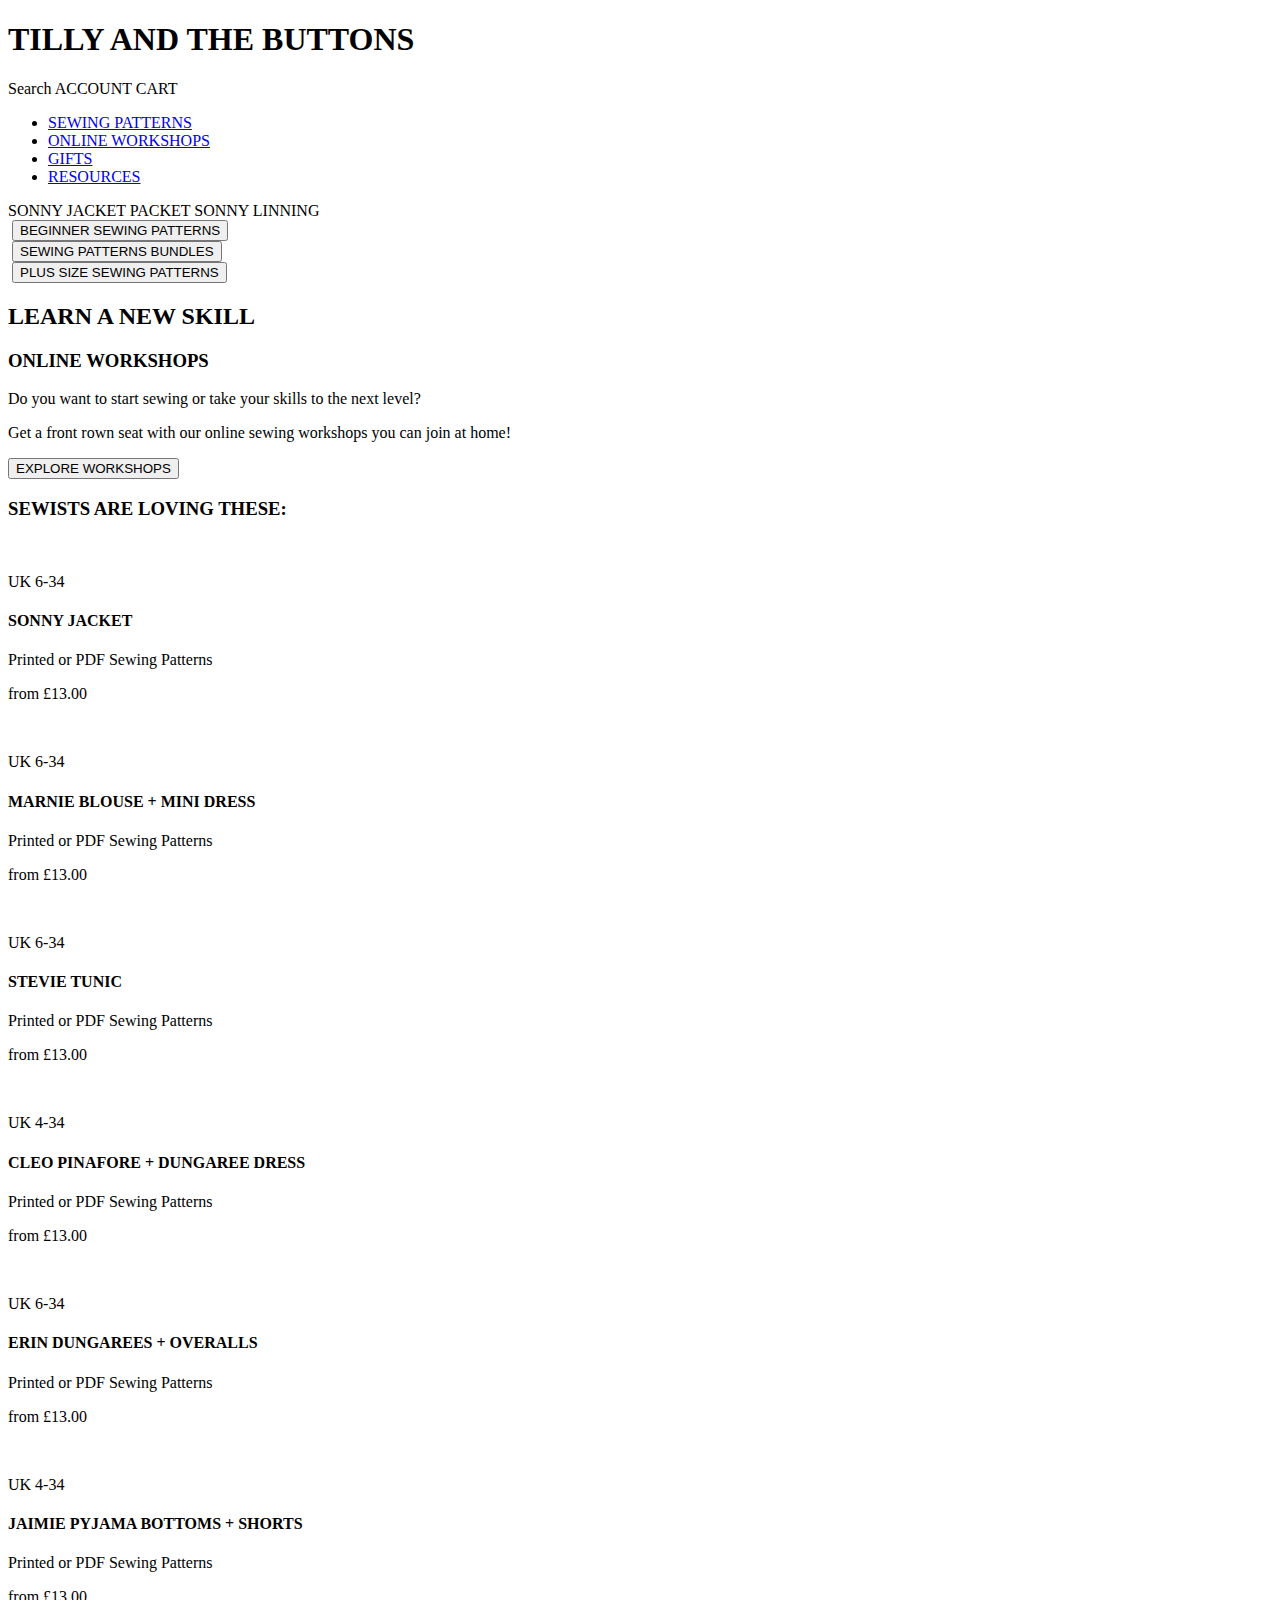
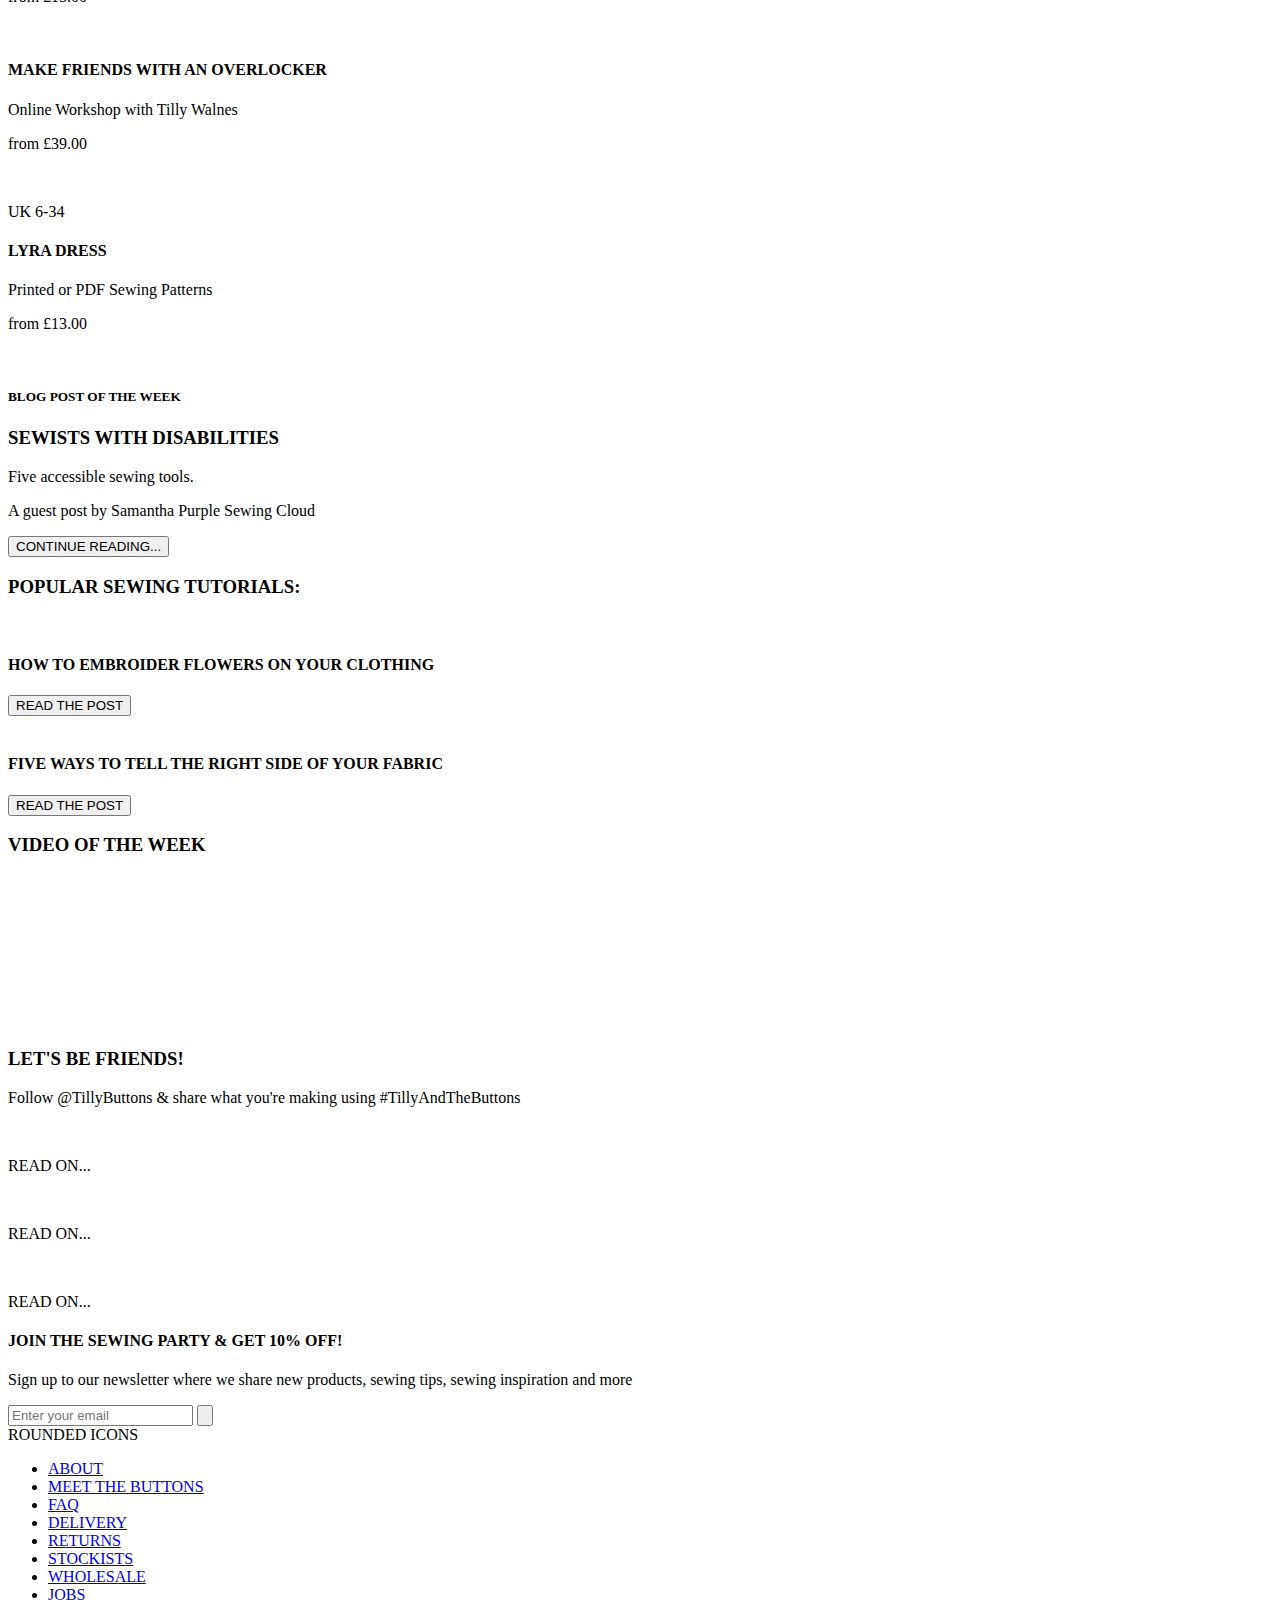
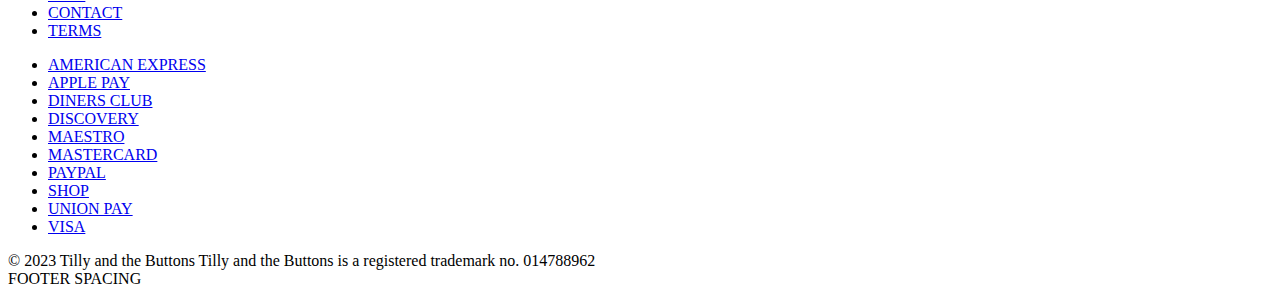
==== index.html @ 28dfdfdf "first commit" ====
<!DOCTYPE html>
<html lang="en">
  <head>
    <meta charset="UTF-8" />
    <meta name="viewport" content="width=device-width, initial-scale=1.0" />
    <title>Easy sewing patterns for beginners - Tilly and the Buttons</title>
    <link
      rel="stylesheet"
      href="https://cdnjs.cloudflare.com/ajax/libs/normalize/8.0.1/normalize.min.css"
    />
    <link href="./styles.css" rel="stylesheet" />

    <!-- Primary Meta Tags -->
    <title>Easy sewing patterns for beginners - Tilly and the Buttons</title>
    <meta
      name="title"
      content="Easy sewing patterns for beginners - Tilly and the Buttons"
    />
    <meta
      name="description"
      content="Learn to sew your own clothes with gorgeous, easy sewing patterns - great for beginners. Sewing workshops and classes available online."
    />

    <!-- Open Graph / Facebook -->
    <meta
      property="og:type"
      content="https://www.facebook.com/tillyandthebuttons/"
    />
    <meta property="og:url" content="https://shop.tillyandthebuttons.com/" />
    <meta
      property="og:title"
      content="Easy sewing patterns for beginners - Tilly and the Buttons"
    />
    <meta
      property="og:description"
      content="Learn to sew your own clothes with gorgeous, easy sewing patterns - great for beginners. Sewing workshops and classes available online."
    />
    <meta
      property="og:image"
      content="https://metatags.io/images/meta-tags.png"
    />

    <!-- Twitter -->
    <meta name="twitter:site" content="@TillyButtons" />
    <meta property="twitter:card" content="summary_large_image" />
    <meta
      property="twitter:url"
      content="https://shop.tillyandthebuttons.com/"
    />
    <meta
      property="twitter:title"
      content="Easy sewing patterns for beginners - Tilly and the Buttons"
    />
    <meta
      property="twitter:description"
      content="Learn to sew your own clothes with gorgeous, easy sewing patterns - great for beginners. Sewing workshops and classes available online."
    />
    <meta
      property="twitter:image"
      content="https://metatags.io/images/meta-tags.png"
    />

    <!-- Meta Tags Generated with https://metatags.io -->

    <link rel="apple-touch-icon" sizes="57x57" href="/apple-icon-57x57.png" />
    <link rel="apple-touch-icon" sizes="60x60" href="/apple-icon-60x60.png" />
    <link rel="apple-touch-icon" sizes="72x72" href="/apple-icon-72x72.png" />
    <link rel="apple-touch-icon" sizes="76x76" href="/apple-icon-76x76.png" />
    <link
      rel="apple-touch-icon"
      sizes="114x114"
      href="/apple-icon-114x114.png"
    />
    <link
      rel="apple-touch-icon"
      sizes="120x120"
      href="/apple-icon-120x120.png"
    />
    <link
      rel="apple-touch-icon"
      sizes="144x144"
      href="/apple-icon-144x144.png"
    />
    <link
      rel="apple-touch-icon"
      sizes="152x152"
      href="/apple-icon-152x152.png"
    />
    <link
      rel="apple-touch-icon"
      sizes="180x180"
      href="/apple-icon-180x180.png"
    />
    <link
      rel="icon"
      type="image/png"
      sizes="192x192"
      href="/android-icon-192x192.png"
    />
    <link rel="icon" type="image/png" sizes="32x32" href="/favicon-32x32.png" />
    <link rel="icon" type="image/png" sizes="96x96" href="/favicon-96x96.png" />
    <link rel="icon" type="image/png" sizes="16x16" href="/favicon-16x16.png" />
    <link rel="manifest" href="/manifest.json" />
    <meta name="msapplication-TileColor" content="#ffffff" />
    <meta name="msapplication-TileImage" content="/ms-icon-144x144.png" />
    <meta name="theme-color" content="#ffffff" />
  </head>
  <body>
    <header>
      <div>
        <div><h1>TILLY AND THE BUTTONS</h1></div>
        <div class="icon-header">
          <span>Search</span>
          <span>ACCOUNT</span>
          <span>CART</span>
        </div>
        <div class="nav-header-menu">
          <ul>
            <li><a href="sewing-patterns">SEWING PATTERNS</a></li>
            <li><a href="online-workshop">ONLINE WORKSHOPS</a></li>
            <li><a href="gifts">GIFTS</a></li>
            <li><a href="resources">RESOURCES</a></li>
          </ul>
        </div>
      </div>
    </header>
    <main>
      <div class="header-banner-carrousel">
        <img src="" alt="" />SONNY JACKET PACKET <img src="" alt="" />SONNY
        LINNING
      </div>
      <div class="three-banner-button">
        <div class="image-button">
          <img src="" alt="" />
          <button class="button-with-shaddow">BEGINNER SEWING PATTERNS</button>
        </div>
        <div class="image-button">
          <img src="" alt="" />
          <button class="button-with-shaddow">SEWING PATTERNS BUNDLES</button>
        </div>
        <div class="image-button">
          <img src="" alt="" />
          <button class="button-with-shaddow">PLUS SIZE SEWING PATTERNS</button>
        </div>
      </div>
      <div class="workshops-banner">
        <div class="text-container workshop">
          <h2>LEARN A NEW SKILL</h2>
          <h3>ONLINE WORKSHOPS</h3>
          <p>
            Do you want to start sewing or take your skills to the next level?
          </p>
          <p>
            Get a front rown seat with our online sewing workshops you can join
            at home!
          </p>
          <button class="yellow-button">EXPLORE WORKSHOPS</button>
        </div>
      </div>
      <div>
        <div class="featured-patterns">
          <h3>SEWISTS ARE LOVING THESE:</h3>
          <div class="double-feature">
            <div class="sewing-pattern">
              <div class="image-size">
                <img src="" alt="" />
                <div class="sizing-tag"><p>UK 6-34</p></div>
              </div>
              <h4>SONNY JACKET</h4>
              <p class="paper-pdf">Printed or PDF Sewing Patterns</p>
              <p class="price">from £13.00</p>
            </div>
            <div class="sewing-pattern">
              <div class="image-size">
                <img src="" alt="" />
                <div class="sizing-tag"><p>UK 6-34</p></div>
              </div>
              <h4>MARNIE BLOUSE + MINI DRESS</h4>
              <p class="paper-pdf">Printed or PDF Sewing Patterns</p>
              <p class="price">from £13.00</p>
            </div>
          </div>
          <div class="double-feature">
            <div class="sewing-pattern">
              <div class="image-size">
                <img src="" alt="" />
                <div class="sizing-tag"><p>UK 6-34</p></div>
              </div>
              <h4>STEVIE TUNIC</h4>
              <p class="paper-pdf">Printed or PDF Sewing Patterns</p>
              <p class="price">from £13.00</p>
            </div>
            <div class="sewing-pattern">
              <div class="image-size">
                <img src="" alt="" />
                <div class="sizing-tag"><p>UK 4-34</p></div>
              </div>
              <h4>CLEO PINAFORE + DUNGAREE DRESS</h4>
              <p class="paper-pdf">Printed or PDF Sewing Patterns</p>
              <p class="price">from £13.00</p>
            </div>
          </div>
          <div class="double-feature">
            <div class="sewing-pattern">
              <div class="image-size">
                <img src="" alt="" />
                <div class="sizing-tag"><p>UK 6-34</p></div>
              </div>
              <h4>ERIN DUNGAREES + OVERALLS</h4>
              <p class="paper-pdf">Printed or PDF Sewing Patterns</p>
              <p class="price">from £13.00</p>
            </div>
            <div class="sewing-pattern">
              <div class="image-size">
                <img src="" alt="" />
                <div class="sizing-tag"><p>UK 4-34</p></div>
              </div>
              <h4>JAIMIE PYJAMA BOTTOMS + SHORTS</h4>
              <p class="paper-pdf">Printed or PDF Sewing Patterns</p>
              <p class="price">from £13.00</p>
            </div>
          </div>
          <div class="double-feature">
            <div class="sewing-pattern">
              <div class="image-size">
                <img src="" alt="" />
              </div>
              <h4>MAKE FRIENDS WITH AN OVERLOCKER</h4>
              <p class="paper-pdf">Online Workshop with Tilly Walnes</p>
              <p class="price">from £39.00</p>
            </div>
            <div class="sewing-pattern">
              <div class="image-size">
                <img src="" alt="" />
                <div class="sizing-tag"><p>UK 6-34</p></div>
              </div>
              <h4>LYRA DRESS</h4>
              <p class="paper-pdf">Printed or PDF Sewing Patterns</p>
              <p class="price">from £13.00</p>
            </div>
          </div>
        </div>
        <div class="blog-banner">
          <img src="" alt="" />
          <h5>BLOG POST OF THE WEEK</h5>
          <h3>SEWISTS WITH DISABILITIES</h3>
          <p class="sub-title">Five accessible sewing tools.</p>
          <p class="paper-pdf">A guest post by Samantha Purple Sewing Cloud</p>
          <button class="black-button">CONTINUE READING...</button>
        </div>
        <div class="sewing-tutorials">
          <h3>POPULAR SEWING TUTORIALS:</h3>
          <div class="blog-feature">
            <img src="" alt="" />
            <h4 class="blog-post">HOW TO EMBROIDER FLOWERS ON YOUR CLOTHING</h4>
            <button class="button-with-shaddow">READ THE POST</button>
          </div>
          <div class="blog-feature">
            <img src="" alt="" />
            <h4 class="blog-post">
              FIVE WAYS TO TELL THE RIGHT SIDE OF YOUR FABRIC
            </h4>
            <button class="button-with-shaddow">READ THE POST</button>
          </div>
        </div>
        <div class="video-feature">
          <h3>VIDEO OF THE WEEK</h3>
          <video src=""></video>
        </div>
        <div class="insta-feature">
          <h3>LET'S BE FRIENDS!</h3>
          <p>
            Follow @TillyButtons & share what you're making using
            #TillyAndTheButtons
          </p>
          <div class="insta-previews">
            <div class="insta-post">
              <img src="" alt="" />
              <p>READ ON...</p>
            </div>
            <div class="insta-post">
              <img src="" alt="" />
              <p>READ ON...</p>
            </div>
            <div class="insta-post">
              <img src="" alt="" />
              <p>READ ON...</p>
            </div>
          </div>
        </div>
        <div class="newsletter-banner">
          <h4 class="blog-post">JOIN THE SEWING PARTY & GET 10% OFF!</h4>
          <p class="newsletter-description">
            Sign up to our newsletter where we share new products, sewing tips,
            sewing inspiration and more
          </p>
          <div class="newsletter-button">
            <input
              type="email"
              value=""
              placeholder="Enter your email"
              name="contact[email]"
              id="newsletter-email"
              class="newsletter-form"
            />
            <button
              type="submit"
              class="newsletter-form"
              name="commit"
              title="Subscribe"
            >
              <svg class="icon icon-email" viewBox="0 0 64 64">
                <!-- INSERT SVG-PATH LETTER HERE -->
              </svg>
            </button>
          </div>
        </div>
      </div>
    </main>
    <footer>
      <div>
        ROUNDED ICONS
        <div class="round-icon">
          <a href="http://instagram" target="_blank" rel="noopener noreferrer">
            <!-- INSERT SVG-PATH INSTA ICON HERE -->
          </a>
        </div>
        <div class="round-icon">
          <a href="http://facebook" target="_blank" rel="noopener noreferrer">
            <!-- INSERT SVG-PATH INSTA ICON HERE -->
          </a>
        </div>
        <div class="round-icon">
          <a href="http://twitter" target="_blank" rel="noopener noreferrer">
            <!-- INSERT SVG-PATH INSTA ICON HERE -->
          </a>
        </div>
        <div class="round-icon">
          <a href="http://pinterest" target="_blank" rel="noopener noreferrer">
            <!-- INSERT SVG-PATH INSTA ICON HERE -->
          </a>
        </div>
        <div class="round-icon">
          <a href="http://tiktok" target="_blank" rel="noopener noreferrer">
            <!-- INSERT SVG-PATH INSTA ICON HERE -->
          </a>
        </div>
        <div class="round-icon">
          <a href="http://youtube" target="_blank" rel="noopener noreferrer">
            <!-- INSERT SVG-PATH INSTA ICON HERE -->
          </a>
        </div>
      </div>
      <div>
        <nav>
          <ul>
            <li>
              <a href="http://">ABOUT</a>
            </li>
            <li>
              <a href="http://">MEET THE BUTTONS</a>
            </li>
            <li>
              <a href="http://">FAQ</a>
            </li>
            <li>
              <a href="http://">DELIVERY</a>
            </li>
            <li>
              <a href="http://">RETURNS</a>
            </li>
            <li>
              <a href="http://">STOCKISTS</a>
            </li>
            <li>
              <a href="http://">WHOLESALE</a>
            </li>
            <li>
              <a href="http://">JOBS</a>
            </li>
            <li>
              <a href="http://">CONTACT</a>
            </li>
            <li>
              <a href="http://">TERMS</a>
            </li>
          </ul>
        </nav>
      </div>

      <div>
        <ul>
          <li>
            <a href="http://">AMERICAN EXPRESS</a>
          </li>
          <li>
            <a href="http://">APPLE PAY</a>
          </li>
          <li>
            <a href="http://">DINERS CLUB</a>
          </li>
          <li>
            <a href="http://">DISCOVERY</a>
          </li>
          <li>
            <a href="http://">MAESTRO</a>
          </li>
          <li>
            <a href="http://">MASTERCARD</a>
          </li>
          <li>
            <a href="http://">PAYPAL</a>
          </li>
          <li>
            <a href="http://">SHOP</a>
          </li>
          <li>
            <a href="http://">UNION PAY</a>
          </li>
          <li>
            <a href="http://">VISA</a>
          </li>
        </ul>
      </div>
      <div>
        © 2023 Tilly and the Buttons Tilly and the Buttons is a registered
        trademark no. 014788962
      </div>
      <div>FOOTER SPACING</div>
    </footer>
  </body>
</html>
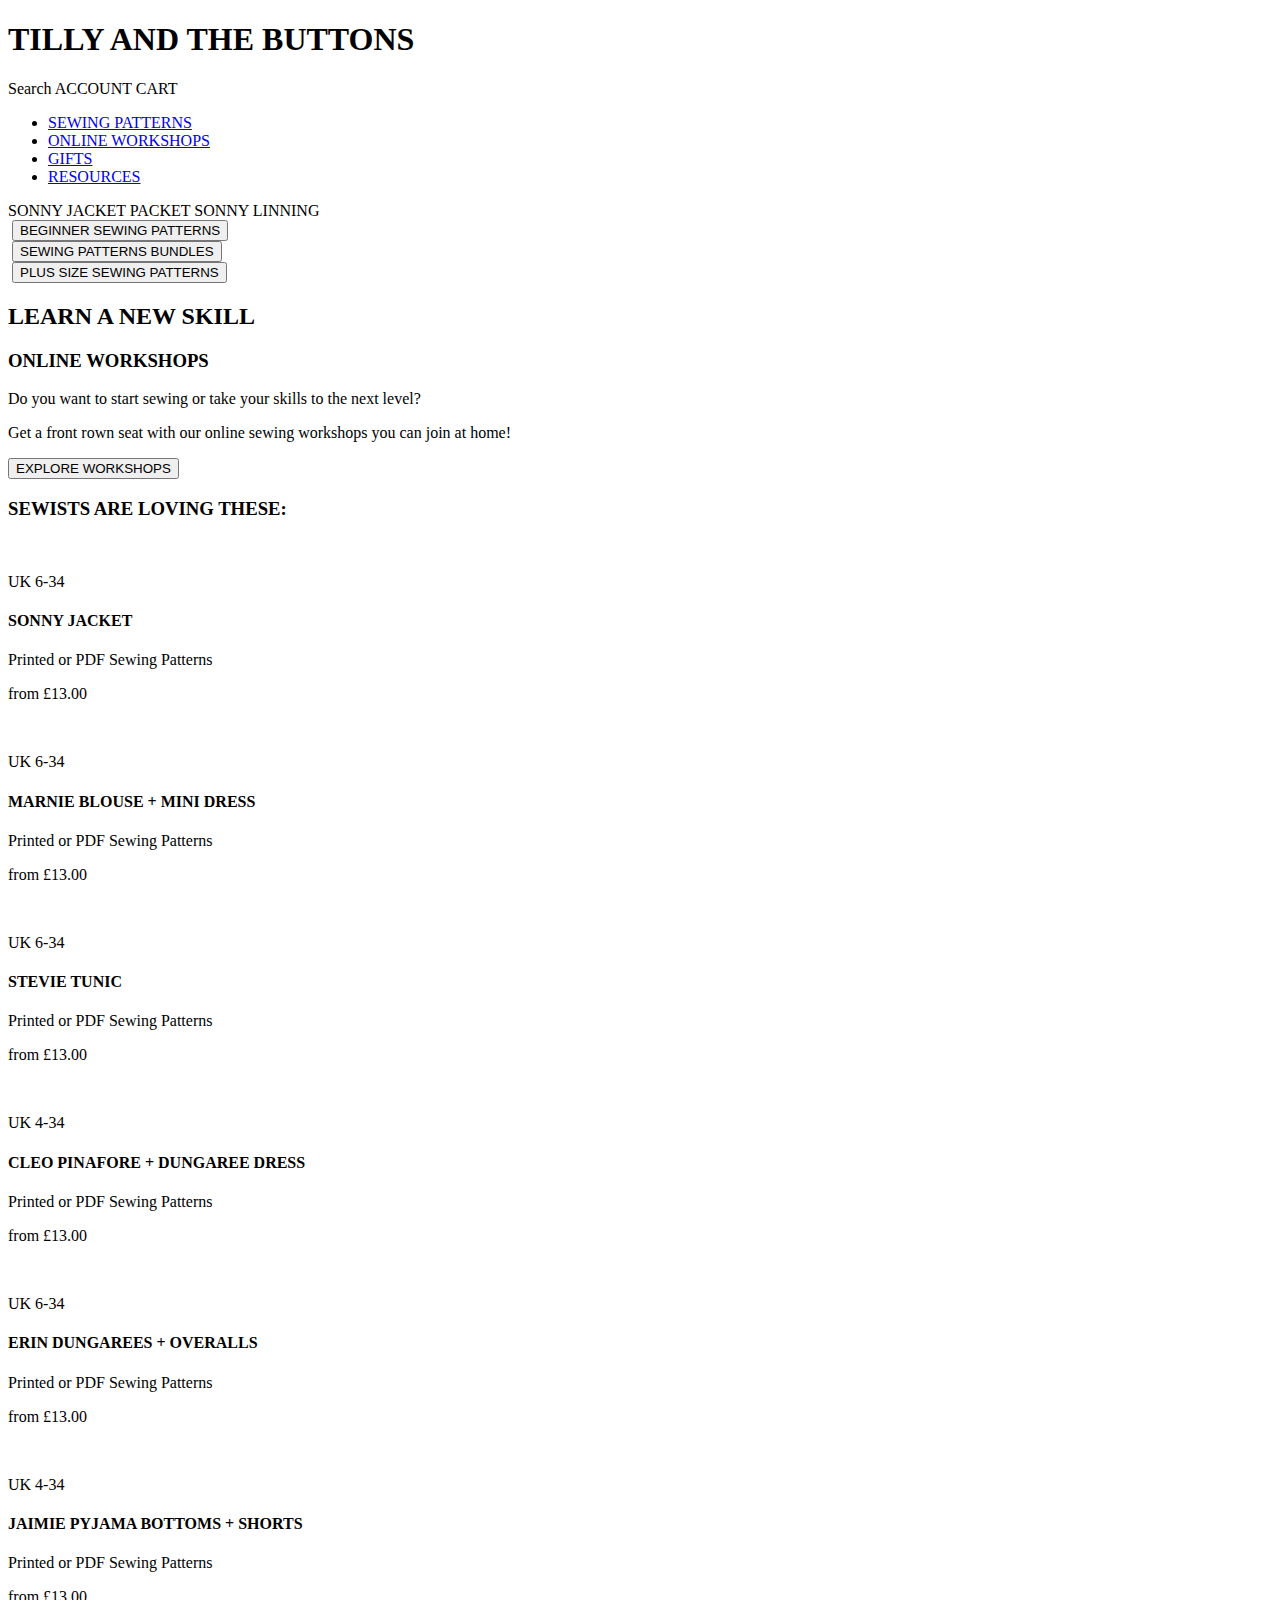
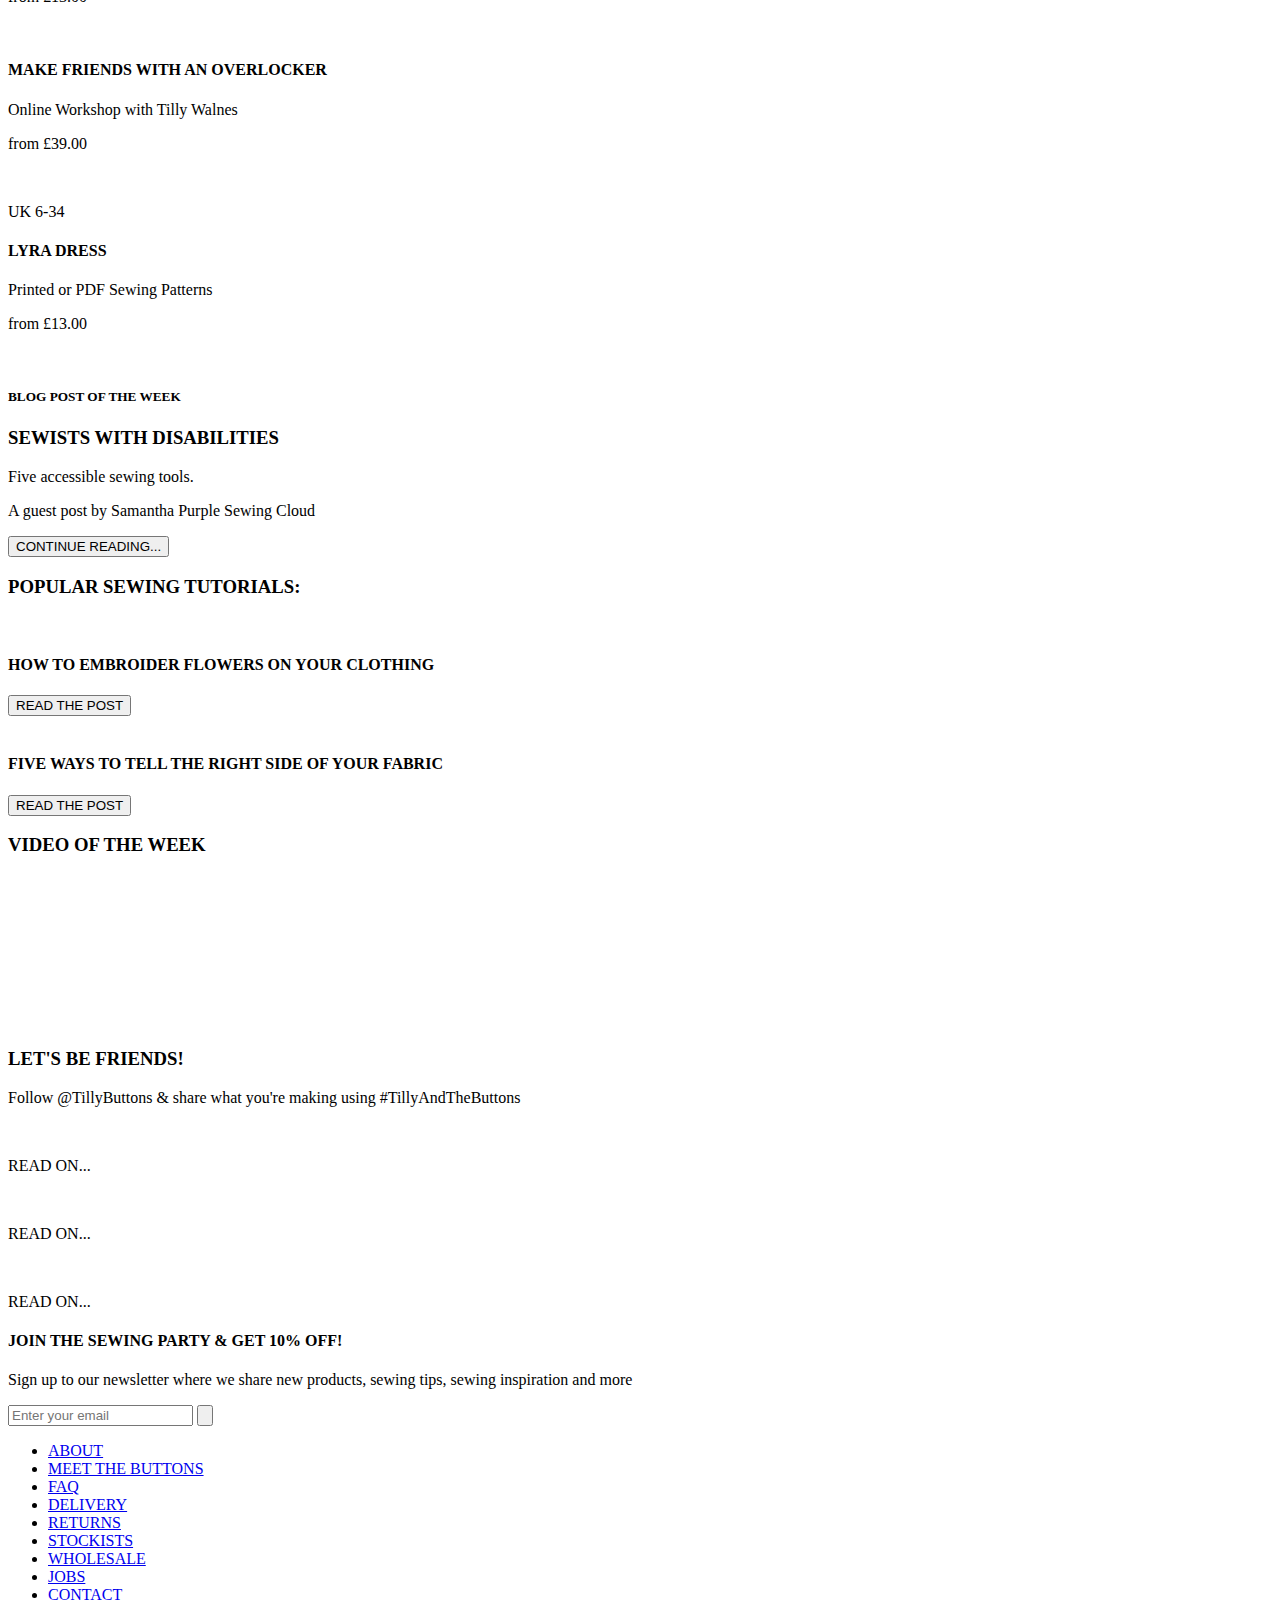
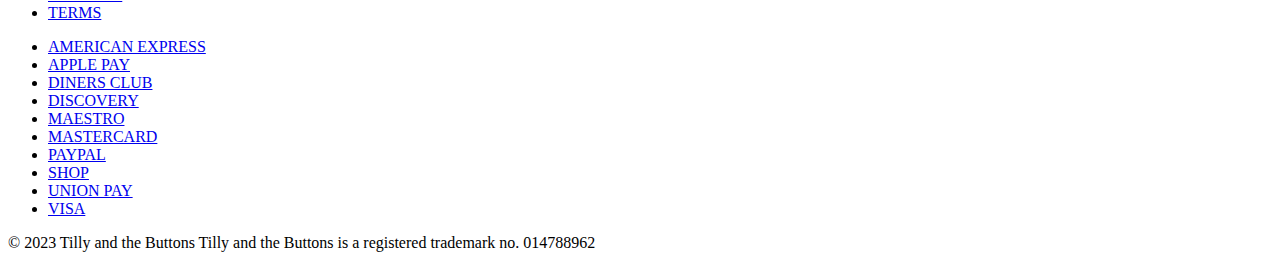
==== commit 89e7bc62: "2023-11-09 commit" ====
--- a/index.html
+++ b/index.html
@@ -319,7 +319,7 @@
     </main>
     <footer>
       <div>
-        ROUNDED ICONS
+        <div class="footer-spacing"></div>
         <div class="round-icon">
           <a href="http://instagram" target="_blank" rel="noopener noreferrer">
             <!-- INSERT SVG-PATH INSTA ICON HERE -->
@@ -422,11 +422,11 @@
           </li>
         </ul>
       </div>
-      <div>
+      <div class="disclaimer">
         © 2023 Tilly and the Buttons Tilly and the Buttons is a registered
         trademark no. 014788962
       </div>
-      <div>FOOTER SPACING</div>
+      <div class="footer-spacing"></div>
     </footer>
   </body>
 </html>
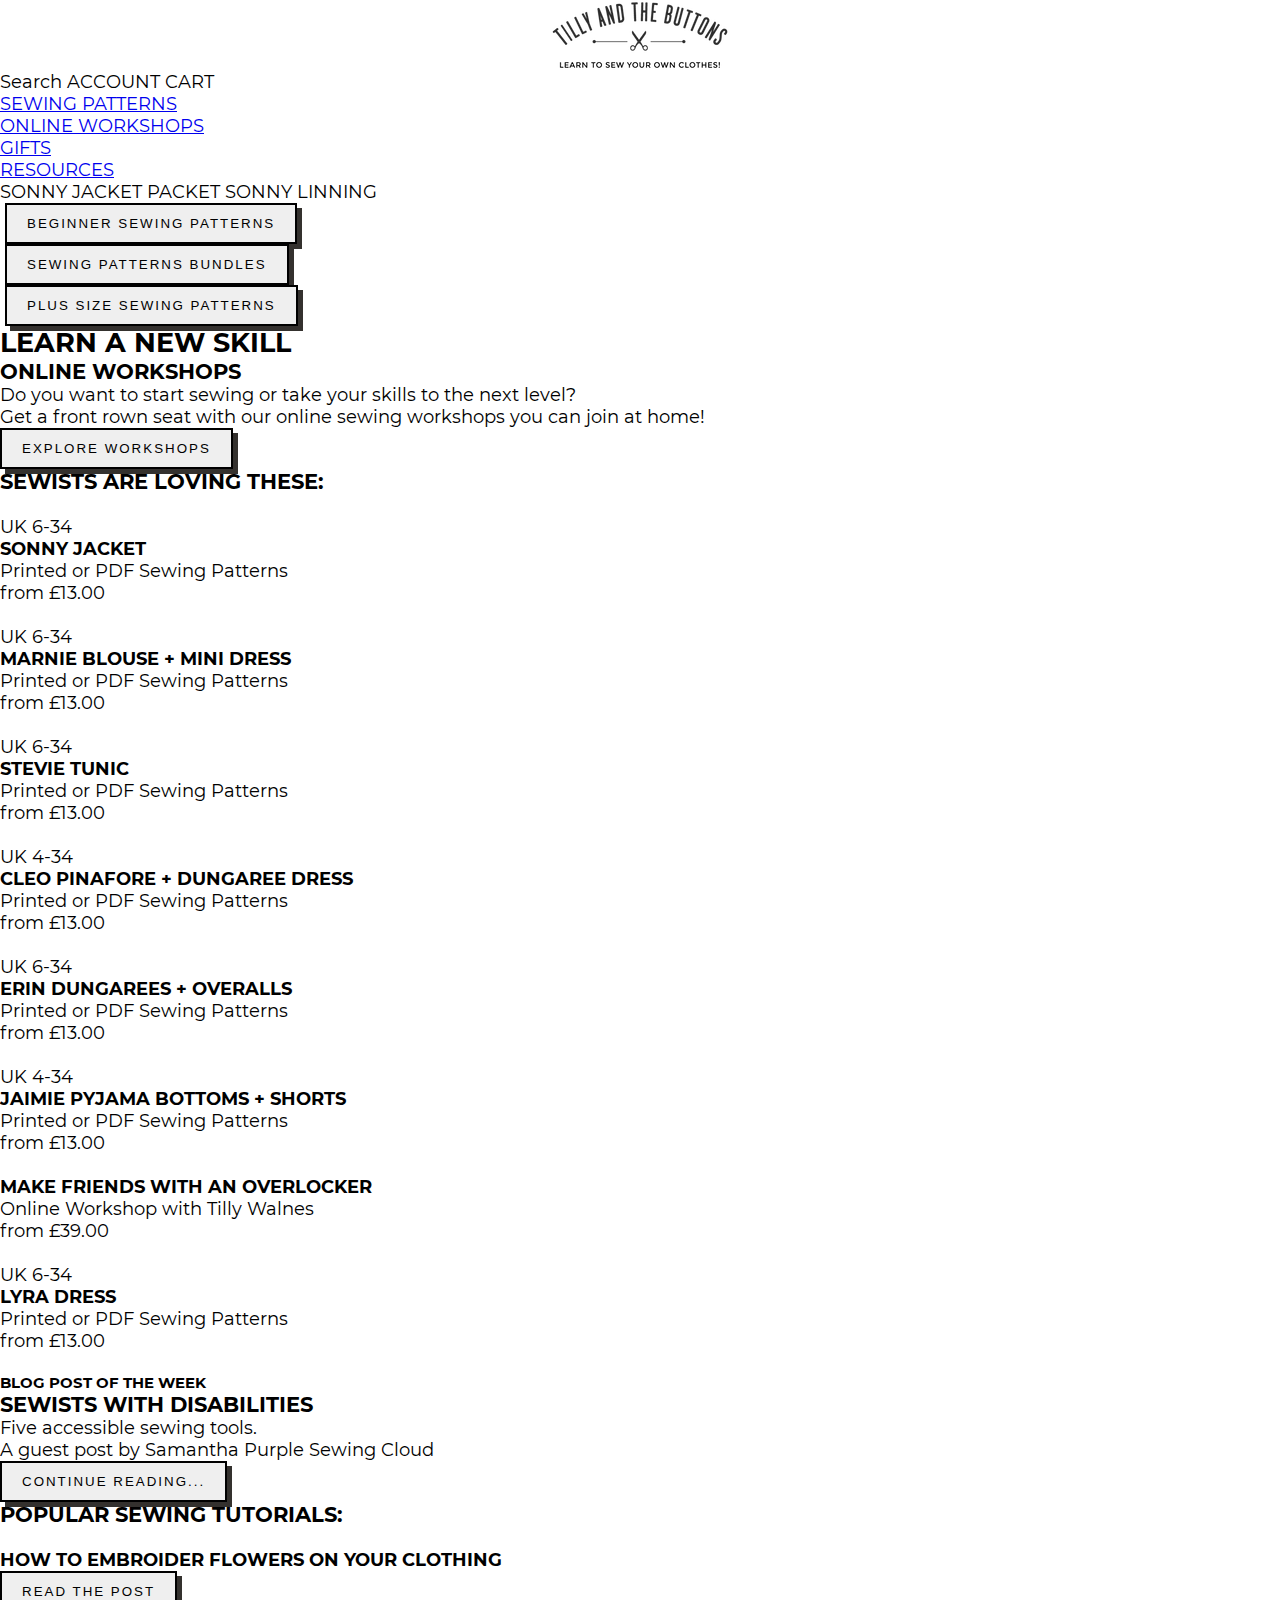
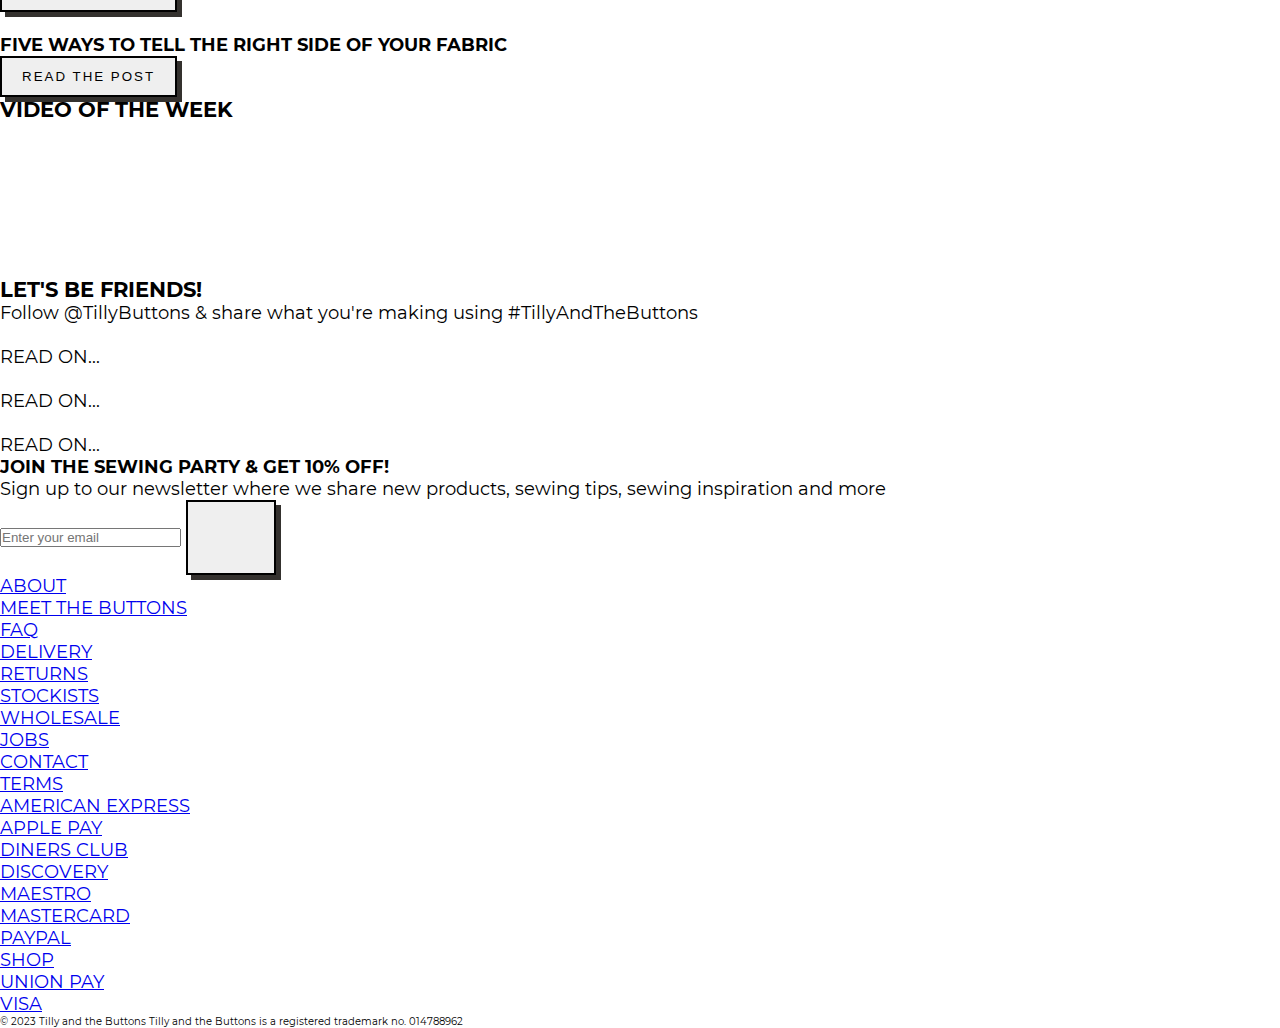
==== commit 06a33f86: "lunch commit" ====
--- a/index.html
+++ b/index.html
@@ -62,53 +62,96 @@
 
     <!-- Meta Tags Generated with https://metatags.io -->
 
-    <link rel="apple-touch-icon" sizes="57x57" href="/apple-icon-57x57.png" />
-    <link rel="apple-touch-icon" sizes="60x60" href="/apple-icon-60x60.png" />
-    <link rel="apple-touch-icon" sizes="72x72" href="/apple-icon-72x72.png" />
-    <link rel="apple-touch-icon" sizes="76x76" href="/apple-icon-76x76.png" />
+    <!-- FAVICONS -->
+
+    <link
+      rel="apple-touch-icon"
+      sizes="57x57"
+      href="./images/tatb-favicon.ico/apple-icon-57x57.png"
+    />
+    <link
+      rel="apple-touch-icon"
+      sizes="60x60"
+      href="./images/tatb-favicon.ico/apple-icon-60x60.png"
+    />
+    <link
+      rel="apple-touch-icon"
+      sizes="72x72"
+      href="./images/tatb-favicon.ico/apple-icon-72x72.png"
+    />
+    <link
+      rel="apple-touch-icon"
+      sizes="76x76"
+      href="./images/tatb-favicon.ico/apple-icon-76x76.png"
+    />
     <link
       rel="apple-touch-icon"
       sizes="114x114"
-      href="/apple-icon-114x114.png"
+      href="./images/tatb-favicon.ico/apple-icon-114x114.png"
     />
     <link
       rel="apple-touch-icon"
       sizes="120x120"
-      href="/apple-icon-120x120.png"
+      href="./images/tatb-favicon.ico/apple-icon-120x120.png"
     />
     <link
       rel="apple-touch-icon"
       sizes="144x144"
-      href="/apple-icon-144x144.png"
+      href="./images/tatb-favicon.ico/apple-icon-144x144.png"
     />
     <link
       rel="apple-touch-icon"
       sizes="152x152"
-      href="/apple-icon-152x152.png"
+      href="./images/tatb-favicon.ico/apple-icon-152x152.png"
     />
     <link
       rel="apple-touch-icon"
       sizes="180x180"
-      href="/apple-icon-180x180.png"
+      href="./images/tatb-favicon.ico/apple-icon-180x180.png"
     />
     <link
       rel="icon"
       type="image/png"
       sizes="192x192"
-      href="/android-icon-192x192.png"
-    />
-    <link rel="icon" type="image/png" sizes="32x32" href="/favicon-32x32.png" />
-    <link rel="icon" type="image/png" sizes="96x96" href="/favicon-96x96.png" />
-    <link rel="icon" type="image/png" sizes="16x16" href="/favicon-16x16.png" />
-    <link rel="manifest" href="/manifest.json" />
+      href="./images/tatb-favicon.ico/android-icon-192x192.png"
+    />
+    <link
+      rel="icon"
+      type="image/png"
+      sizes="32x32"
+      href="./images/tatb-favicon.ico/favicon-32x32.png"
+    />
+    <link
+      rel="icon"
+      type="image/png"
+      sizes="96x96"
+      href="./images/tatb-favicon.ico/favicon-96x96.png"
+    />
+    <link
+      rel="icon"
+      type="image/png"
+      sizes="16x16"
+      href="./images/tatb-favicon.ico/favicon-16x16.png"
+    />
+    <link rel="manifest" href="./images/tatb-favicon.ico/manifest.json" />
     <meta name="msapplication-TileColor" content="#ffffff" />
-    <meta name="msapplication-TileImage" content="/ms-icon-144x144.png" />
+    <meta
+      name="msapplication-TileImage"
+      content="./images/tatb-favicon.ico/ms-icon-144x144.png"
+    />
     <meta name="theme-color" content="#ffffff" />
+
+    <!-- FAVICONS -->
   </head>
   <body>
     <header>
       <div>
-        <div><h1>TILLY AND THE BUTTONS</h1></div>
+        <div class="title header">
+          <img
+            src="./images/Header_-_Learn_to_Sew_Yr_Own_Clothes_180x.png"
+            alt="TILLY AND THE BUTTONS"
+          />
+        </div>
         <div class="icon-header">
           <span>Search</span>
           <span>ACCOUNT</span>
--- a/styles.css
+++ b/styles.css
@@ -0,0 +1,79 @@
+* {
+  margin: 0;
+  padding: 0;
+}
+
+@font-face {
+  font-family: Montserrat;
+  font-weight: 400;
+  font-style: normal;
+  src: url("./fonts/montserrat_n4.1d581f6d4bf1a97f4cbc0b88b933bc136d38d178.woff2") format("woff2"), url("./fonts/montserrat_n4.cfce41a967758ce5a9b7d48daeb5b028fd977a9b.woff") format("woff");
+}
+@font-face {
+  font-family: Montserrat;
+  font-weight: 400;
+  font-style: normal;
+  src: url("./fonts/montserrat_n4.1d581f6d4bf1a97f4cbc0b88b933bc136d38d178.woff2") format("woff2"), url("./fonts/montserrat_n4.cfce41a967758ce5a9b7d48daeb5b028fd977a9b.woff") format("woff");
+}
+@font-face {
+  font-family: Montserrat;
+  font-weight: 700;
+  font-style: normal;
+  src: url("./fonts/montserrat_n7.c496e9cf2031deec4c4bca338faa81971c8631d4.woff2") format("woff2"), url("./fonts/montserrat_n7.78b0223375c94b39ce1af7e09a0225f2bb3d05f7.woff") format("woff");
+}
+@font-face {
+  font-family: Montserrat;
+  font-weight: 400;
+  font-style: italic;
+  src: url("./fonts/montserrat_i4.ae02483b3d5e8777d0d4a4ccf396482c364d8955.woff2") format("woff2"), url("./fonts/montserrat_i4.ba28d1a04ec09448de486d83c63235903dfc0af8.woff") format("woff");
+}
+@font-face {
+  font-family: Montserrat;
+  font-weight: 700;
+  font-style: italic;
+  src: url("./fonts/montserrat_i7.83866c3eec90071fa974c17980ffb42977f9e667.woff2") format("woff2"), url("./fonts/montserrat_i7.25524241b12d864609c85325613d60efcf1a87e3.woff") format("woff");
+}
+html {
+  font-size: 62.5%;
+  font-family: "Montserrat", "Lucida Sans", "Lucida Sans Regular", "Lucida Grande", "Lucida Sans Unicode", Geneva, Verdana, sans-serif;
+  font-weight: 400;
+}
+
+body {
+  background-color: var(#ffffff);
+  color: var(#34312e);
+  font-size: 1.8rem;
+}
+
+div {
+  color: var(#34312e);
+  background-color: #ffffff;
+}
+
+.header {
+  display: flex;
+  justify-content: center;
+  padding-top: var(20px);
+  padding-bottom: var(20px);
+}
+
+button {
+  box-shadow: 5px 5px #34312e;
+  box-shadow: 5px 5px 0 0 var(#34312e);
+  transition: transform 0.05s, box-shadow 0.05s;
+  margin-bottom: 5px;
+  text-align: center;
+  vertical-align: middle;
+  margin: 0;
+  width: auto;
+  background-color: var(#ffffff);
+  padding: 11px 20px 11px 20px;
+  letter-spacing: 0.2rem;
+  min-width: 90px;
+  border: 2px solid;
+}
+
+.disclaimer {
+  font-weight: 400;
+  font-size: 1rem;
+}/*# sourceMappingURL=styles.css.map */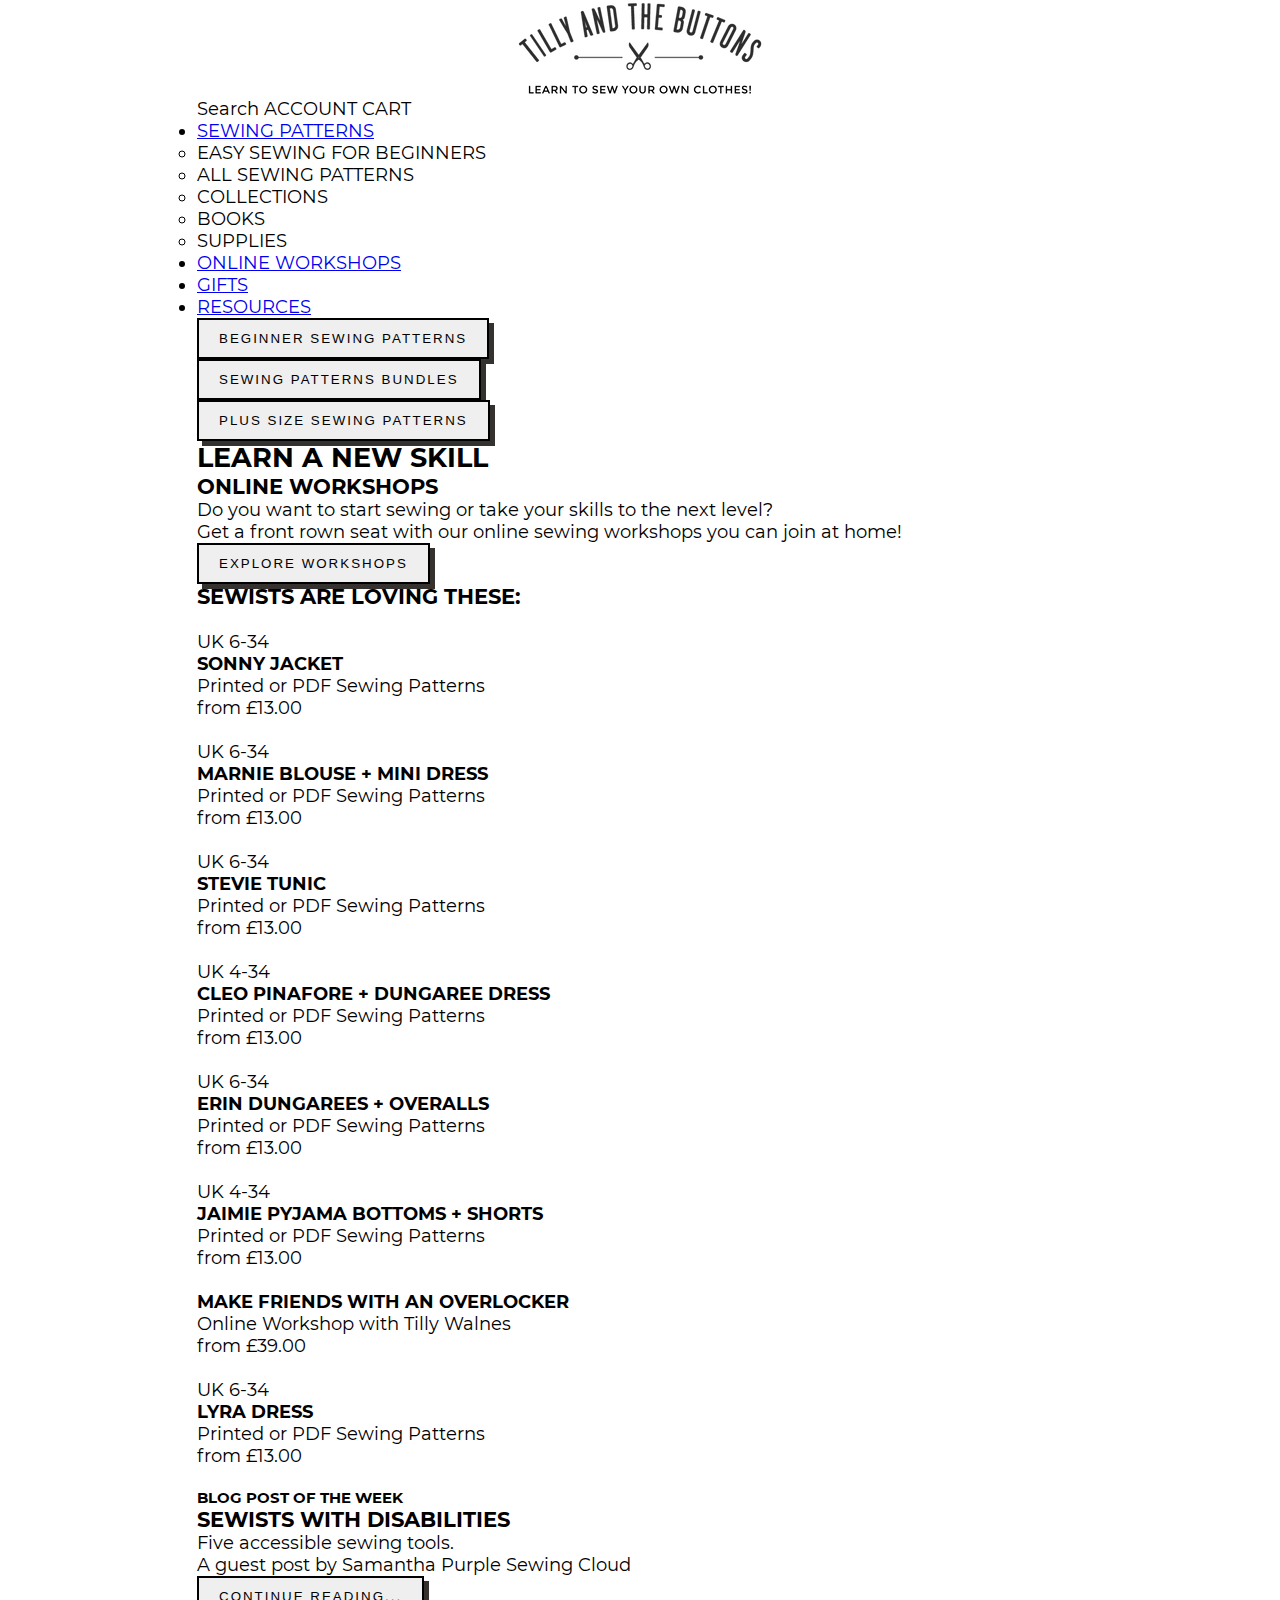
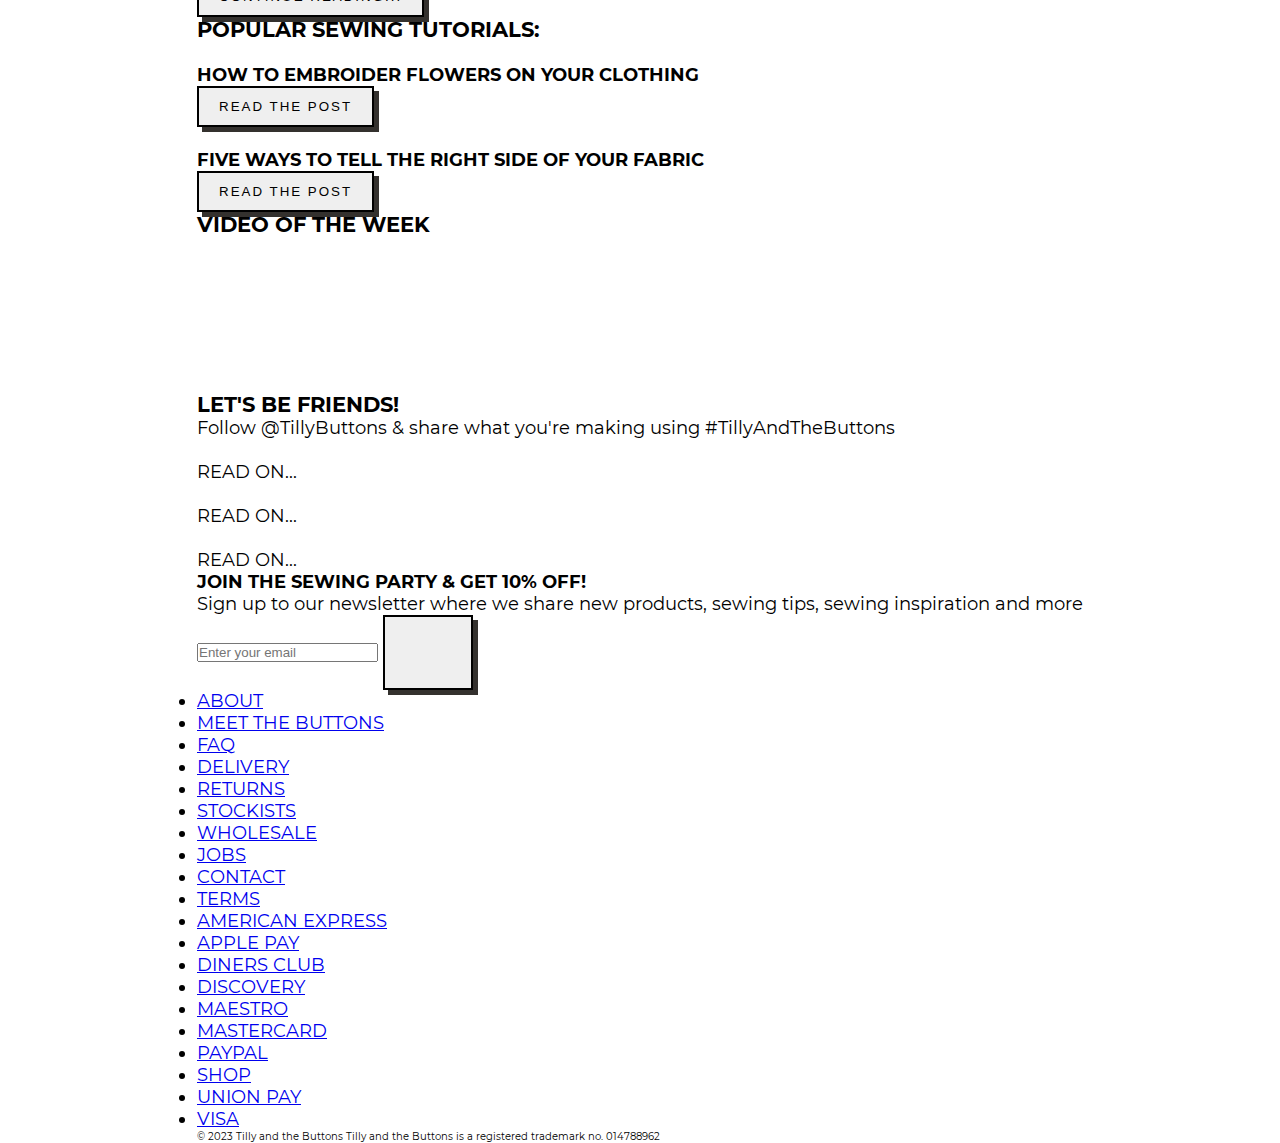
==== commit 6d5753a8: "lunch commit" ====
--- a/index.html
+++ b/index.html
@@ -146,10 +146,16 @@
   <body>
     <header>
       <div>
-        <div class="title header">
+        <div class="title-header">
           <img
-            src="./images/Header_-_Learn_to_Sew_Yr_Own_Clothes_180x.png"
-            alt="TILLY AND THE BUTTONS"
+            class="small-header"
+            src="./images/Header_-_Learn_to_Sew_Yr_Own_Clothes_250x.png"
+            srcset="
+              images/Header_-_Learn_to_Sew_Yr_Own_Clothes_250x.png      1x,
+              images/Header_-_Learn_to_Sew_Yr_Own_Clothes_250x%402x.png 2x
+            "
+            alt="Tilly and the Buttons"
+            itemprop="logo"
           />
         </div>
         <div class="icon-header">
@@ -159,34 +165,74 @@
         </div>
         <div class="nav-header-menu">
           <ul>
-            <li><a href="sewing-patterns">SEWING PATTERNS</a></li>
-            <li><a href="online-workshop">ONLINE WORKSHOPS</a></li>
-            <li><a href="gifts">GIFTS</a></li>
-            <li><a href="resources">RESOURCES</a></li>
+            <li>
+              <a
+                href="https://shop.tillyandthebuttons.com/collections/patterns"
+                class="header-menu slide-menu"
+                >SEWING PATTERNS</a
+              >
+              <ul>
+                <li>EASY SEWING FOR BEGINNERS</li>
+                <li>ALL SEWING PATTERNS</li>
+                <li>COLLECTIONS</li>
+                <li>BOOKS</li>
+                <li>SUPPLIES</li>
+              </ul>
+            </li>
+            <li>
+              <a
+                href="https://shop.tillyandthebuttons.com/collections/workshops"
+                class="header-menu slide-menu"
+                >ONLINE WORKSHOPS</a
+              >
+            </li>
+            <li>
+              <a
+                href="https://shop.tillyandthebuttons.com/collections/gifts"
+                class="header-menu slide-menu"
+                >GIFTS</a
+              >
+            </li>
+            <li>
+              <a
+                href="https://www.tillyandthebuttons.com/"
+                class="header-menu slide-menu"
+                >RESOURCES</a
+              >
+            </li>
           </ul>
         </div>
       </div>
     </header>
     <main>
-      <div class="header-banner-carrousel">
-        <img src="" alt="" />SONNY JACKET PACKET <img src="" alt="" />SONNY
-        LINNING
-      </div>
-      <div class="three-banner-button">
+      <div class="section header-banner-carrousel">
+        <picture> </picture>
+      </div>
+      <div class="section three-banner-button">
         <div class="image-button">
-          <img src="" alt="" />
+          <picture>
+            <source media="(min-width: )" srcset="" sizes="" />
+          </picture>
+
           <button class="button-with-shaddow">BEGINNER SEWING PATTERNS</button>
         </div>
         <div class="image-button">
-          <img src="" alt="" />
+          <picture>
+            <source media="(min-width: )" srcset="" sizes="" />
+          </picture>
+          <picture>
+            <source media="(min-width: )" srcset="" sizes="" />
+          </picture>
           <button class="button-with-shaddow">SEWING PATTERNS BUNDLES</button>
         </div>
         <div class="image-button">
-          <img src="" alt="" />
+          <picture>
+            <source media="(min-width: )" srcset="" sizes="" />
+          </picture>
           <button class="button-with-shaddow">PLUS SIZE SEWING PATTERNS</button>
         </div>
       </div>
-      <div class="workshops-banner">
+      <div class="section workshops-banner">
         <div class="text-container workshop">
           <h2>LEARN A NEW SKILL</h2>
           <h3>ONLINE WORKSHOPS</h3>
@@ -201,7 +247,7 @@
         </div>
       </div>
       <div>
-        <div class="featured-patterns">
+        <div class="section featured-patterns">
           <h3>SEWISTS ARE LOVING THESE:</h3>
           <div class="double-feature">
             <div class="sewing-pattern">
@@ -283,7 +329,7 @@
             </div>
           </div>
         </div>
-        <div class="blog-banner">
+        <div class="section blog-banner">
           <img src="" alt="" />
           <h5>BLOG POST OF THE WEEK</h5>
           <h3>SEWISTS WITH DISABILITIES</h3>
@@ -291,7 +337,7 @@
           <p class="paper-pdf">A guest post by Samantha Purple Sewing Cloud</p>
           <button class="black-button">CONTINUE READING...</button>
         </div>
-        <div class="sewing-tutorials">
+        <div class="section sewing-tutorials">
           <h3>POPULAR SEWING TUTORIALS:</h3>
           <div class="blog-feature">
             <img src="" alt="" />
@@ -306,11 +352,11 @@
             <button class="button-with-shaddow">READ THE POST</button>
           </div>
         </div>
-        <div class="video-feature">
+        <div class="section video-feature">
           <h3>VIDEO OF THE WEEK</h3>
           <video src=""></video>
         </div>
-        <div class="insta-feature">
+        <div class="section insta-feature">
           <h3>LET'S BE FRIENDS!</h3>
           <p>
             Follow @TillyButtons & share what you're making using
@@ -331,7 +377,7 @@
             </div>
           </div>
         </div>
-        <div class="newsletter-banner">
+        <div class="section newsletter-banner">
           <h4 class="blog-post">JOIN THE SEWING PARTY & GET 10% OFF!</h4>
           <p class="newsletter-description">
             Sign up to our newsletter where we share new products, sewing tips,
@@ -361,7 +407,7 @@
       </div>
     </main>
     <footer>
-      <div>
+      <div class="section">
         <div class="footer-spacing"></div>
         <div class="round-icon">
           <a href="http://instagram" target="_blank" rel="noopener noreferrer">
--- a/styles.css
+++ b/styles.css
@@ -37,6 +37,8 @@
   font-size: 62.5%;
   font-family: "Montserrat", "Lucida Sans", "Lucida Sans Regular", "Lucida Grande", "Lucida Sans Unicode", Geneva, Verdana, sans-serif;
   font-weight: 400;
+  display: flex;
+  justify-content: center;
 }
 
 body {
@@ -45,16 +47,11 @@
   font-size: 1.8rem;
 }
 
-div {
-  color: var(#34312e);
-  background-color: #ffffff;
-}
-
-.header {
+.title-header {
   display: flex;
   justify-content: center;
-  padding-top: var(20px);
-  padding-bottom: var(20px);
+  margin-top: var(20px);
+  margin-bottom: var(20px);
 }
 
 button {
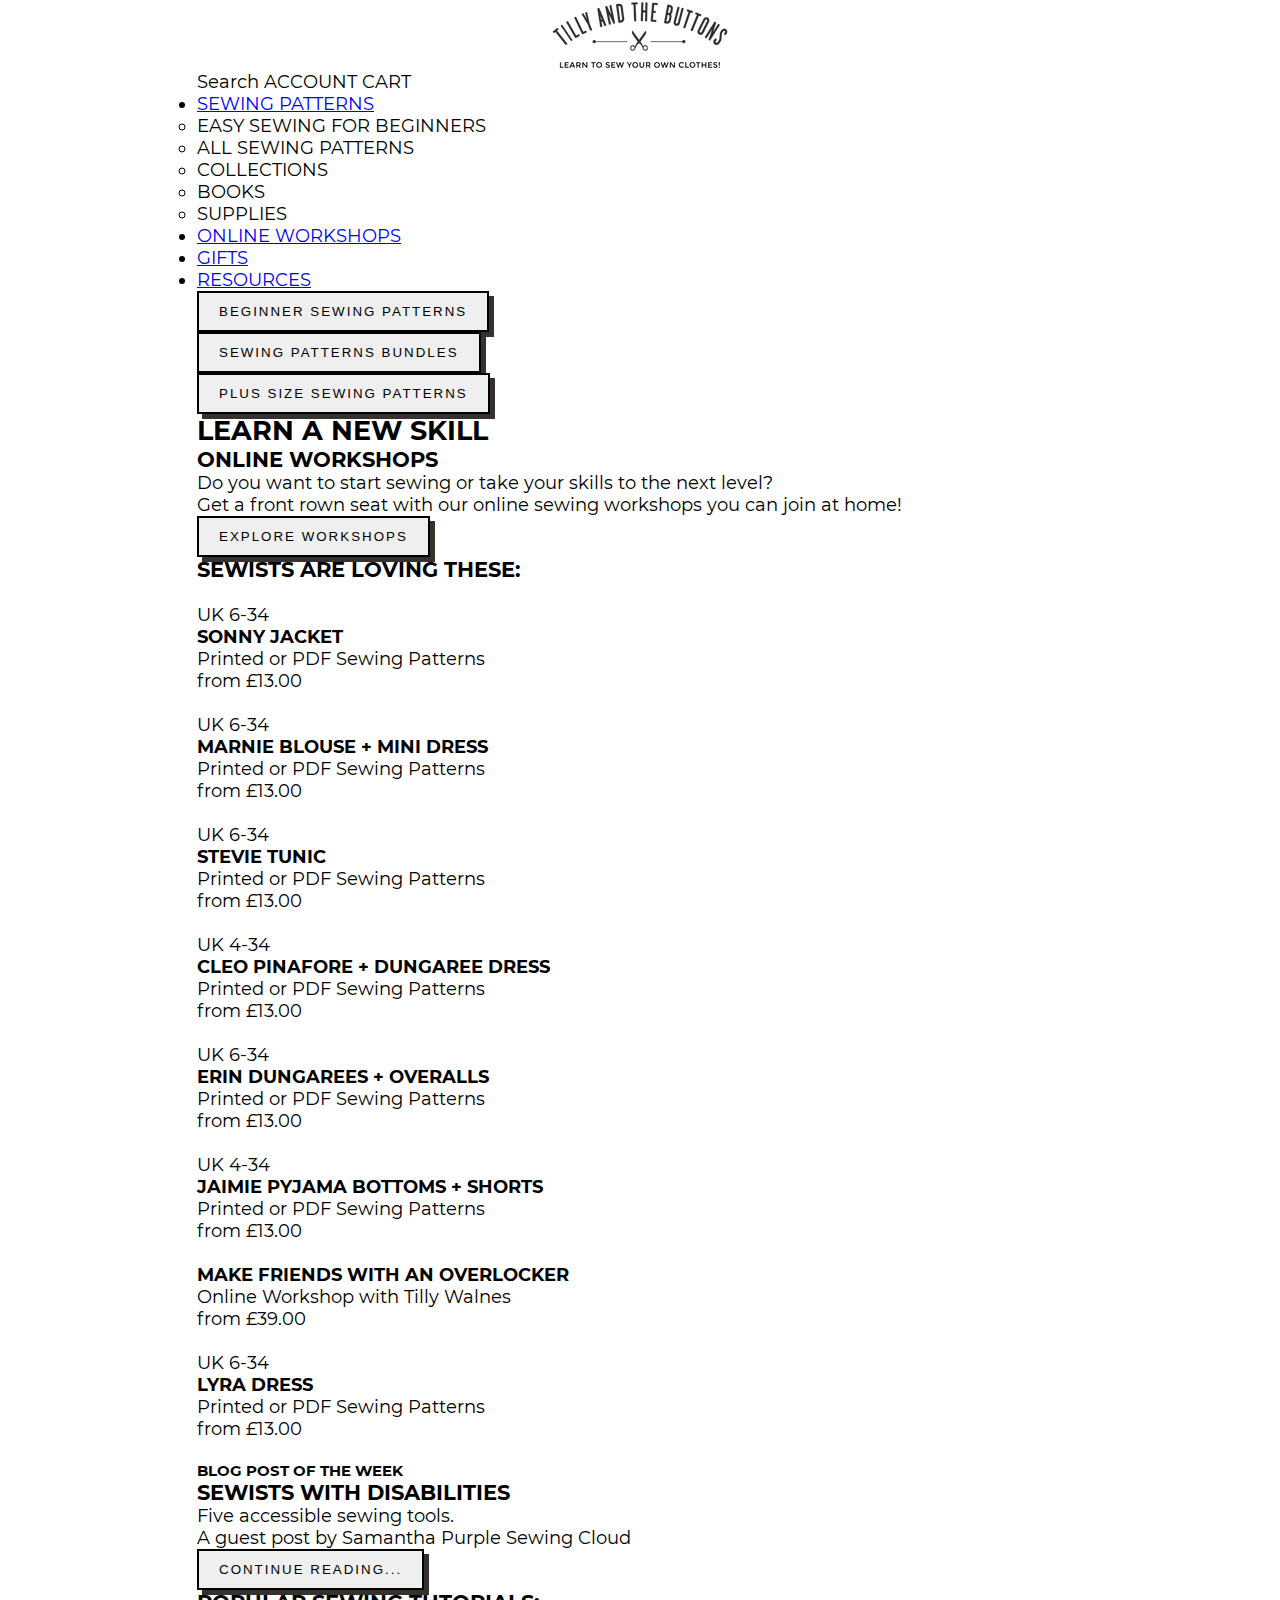
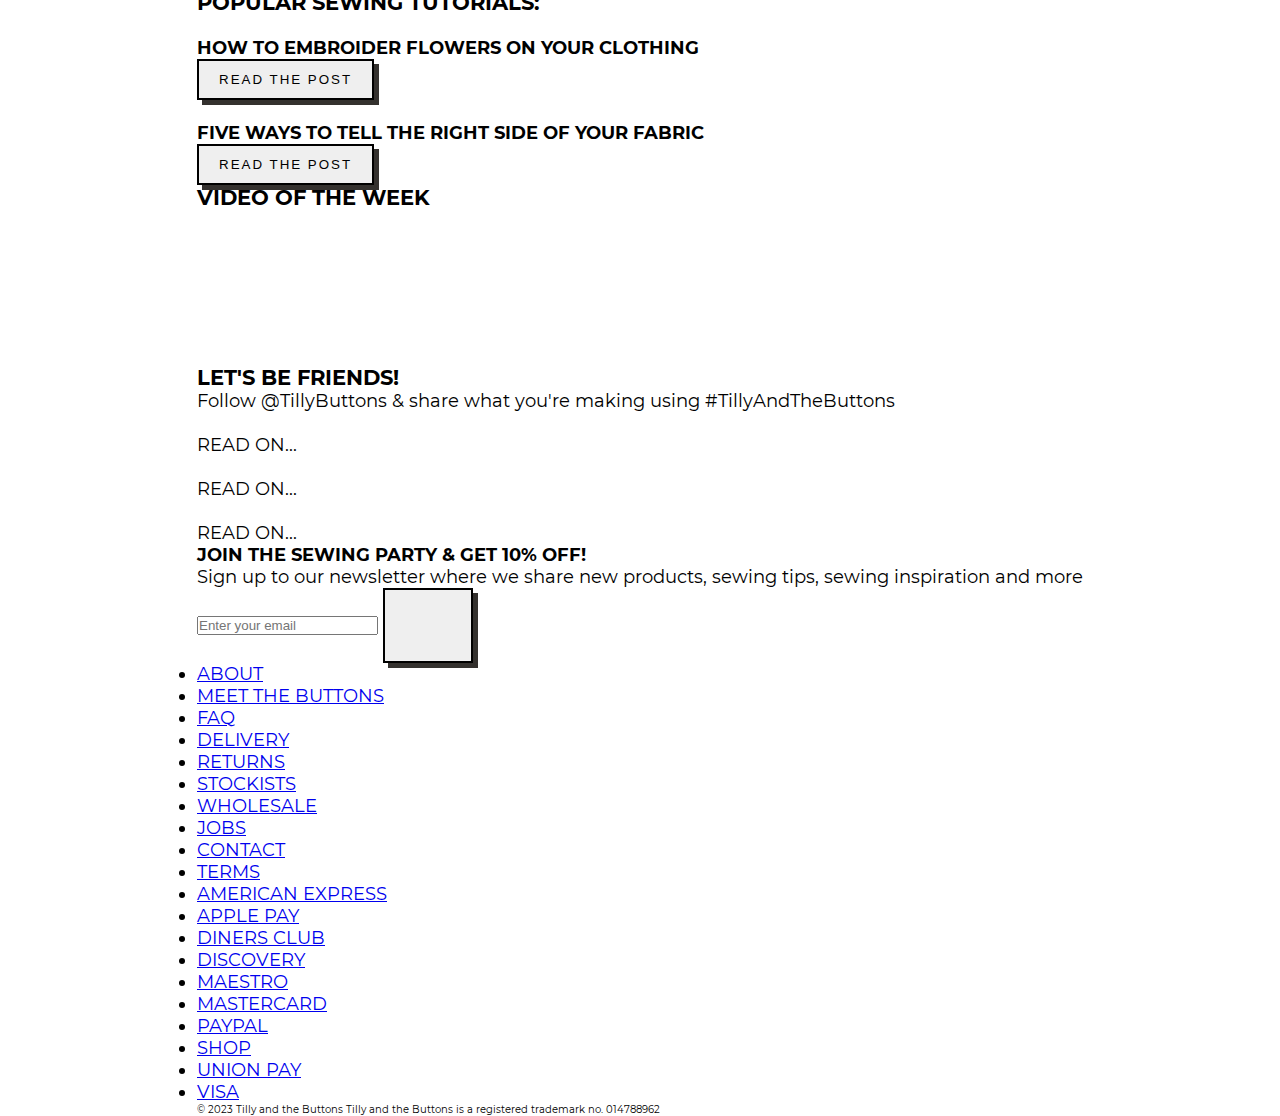
==== commit 77d9c632: "components menu" ====
--- a/index.html
+++ b/index.html
@@ -148,14 +148,10 @@
       <div>
         <div class="title-header">
           <img
-            class="small-header"
-            src="./images/Header_-_Learn_to_Sew_Yr_Own_Clothes_250x.png"
-            srcset="
-              images/Header_-_Learn_to_Sew_Yr_Own_Clothes_250x.png      1x,
-              images/Header_-_Learn_to_Sew_Yr_Own_Clothes_250x%402x.png 2x
-            "
-            alt="Tilly and the Buttons"
-            itemprop="logo"
+            src="./images/Header_-_Learn_to_Sew_Yr_Own_Clothes_180x.png"
+            alt="Tilly And the Buttons"
+            sizes="(max-width:768px) 180px, (min-width: 769px) 250px"
+            srcset="Header_-_Learn_to_Sew_Yr_Own_Clothes_180x 1X, Header_-_Learn_to_Sew_Yr_Own_Clothes_180x%402x 2X, Header_-_Learn_to_Sew_Yr_Own_Clothes_250x 1X, Header_-_Learn_to_Sew_Yr_Own_Clothes_250x%402x 2X"
           />
         </div>
         <div class="icon-header">
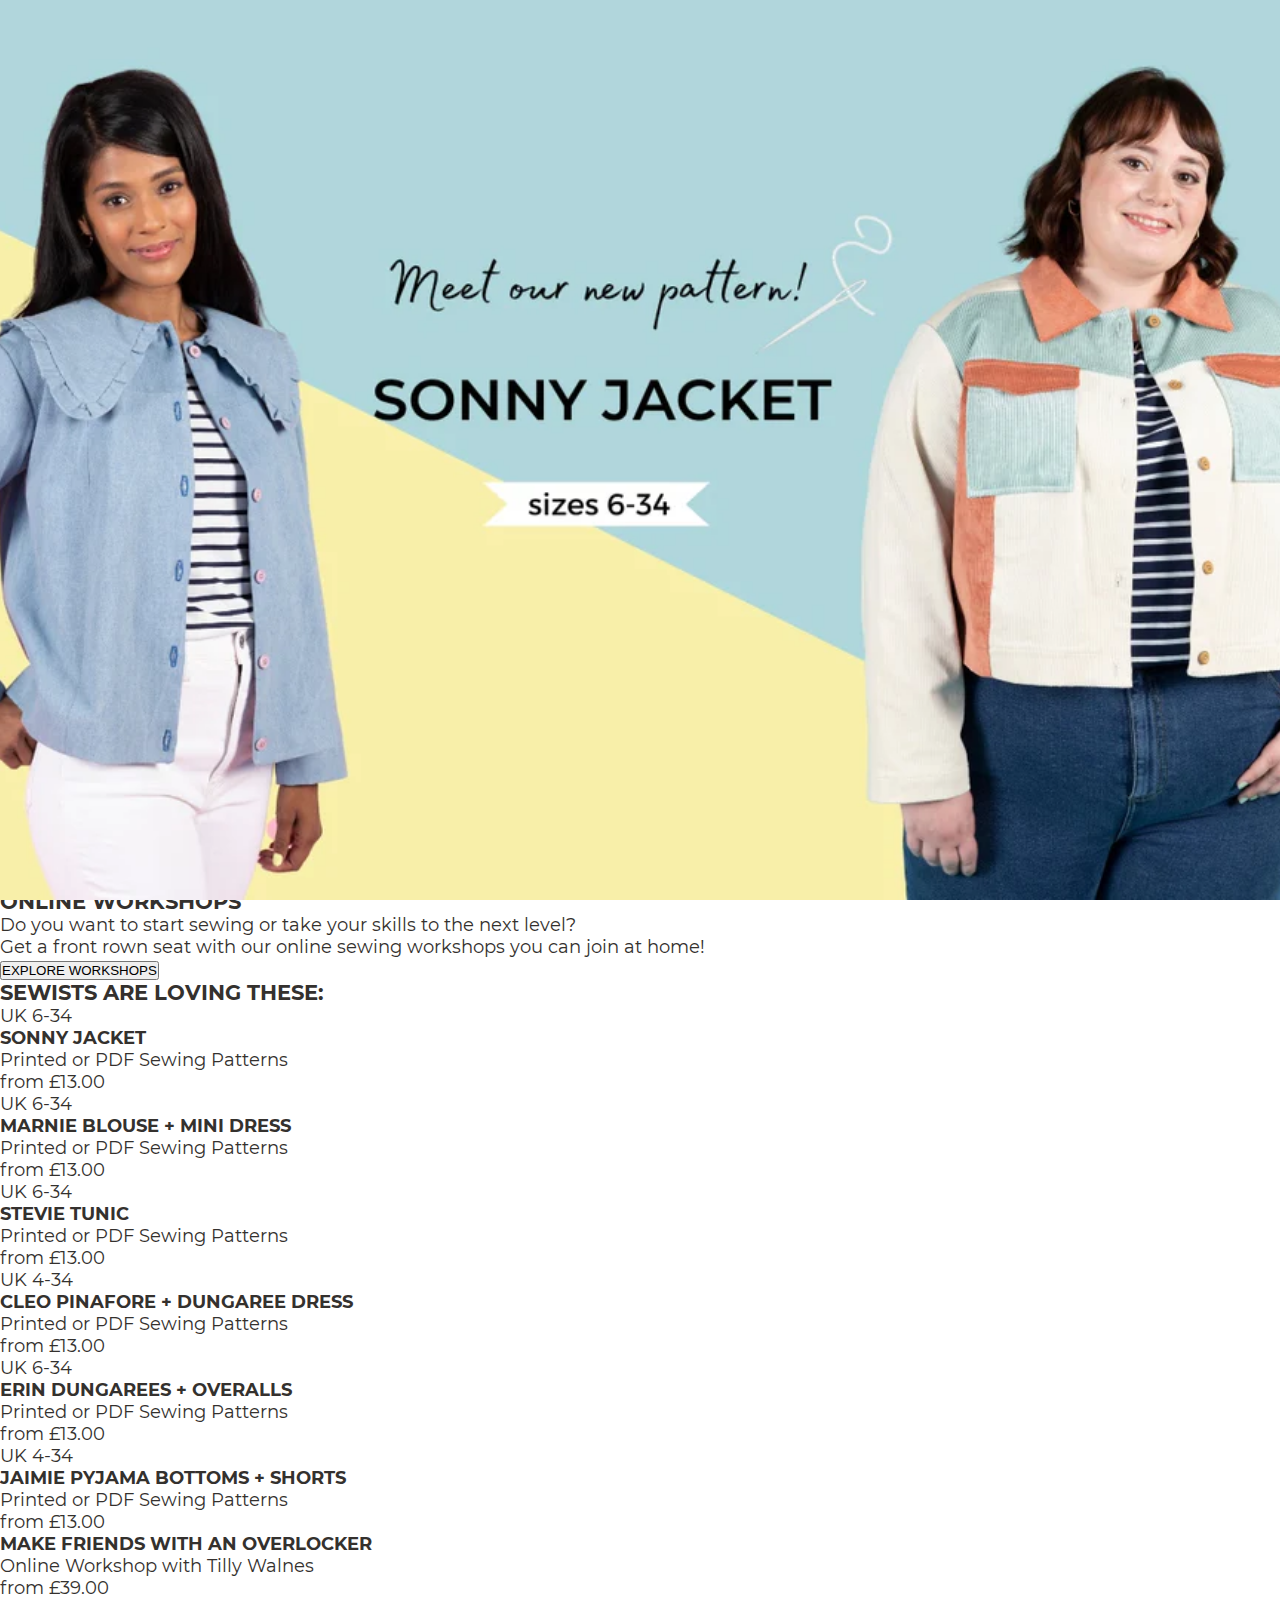
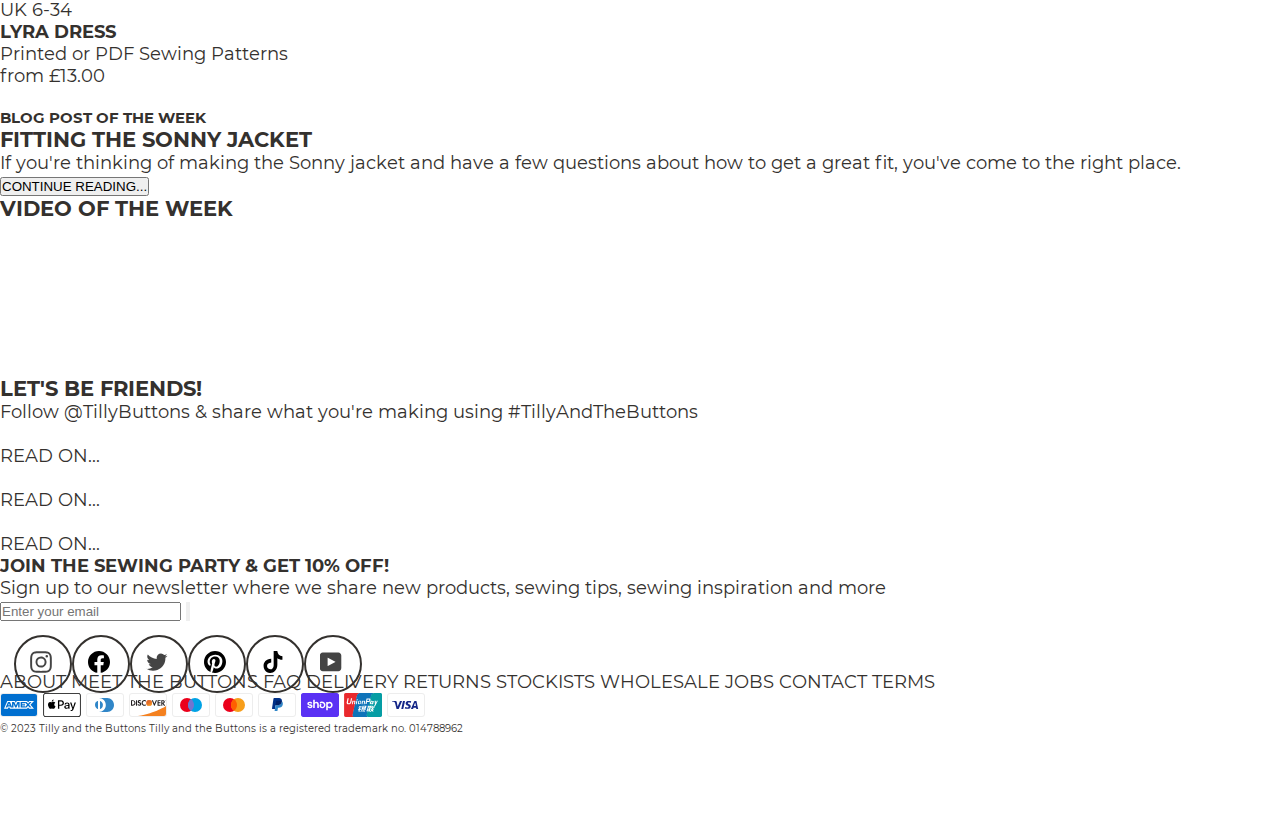
==== commit ccf48bb1: "lunch commit" ====
--- a/index.html
+++ b/index.html
@@ -4,10 +4,7 @@
     <meta charset="UTF-8" />
     <meta name="viewport" content="width=device-width, initial-scale=1.0" />
     <title>Easy sewing patterns for beginners - Tilly and the Buttons</title>
-    <link
-      rel="stylesheet"
-      href="https://cdnjs.cloudflare.com/ajax/libs/normalize/8.0.1/normalize.min.css"
-    />
+
     <link href="./styles.css" rel="stylesheet" />
 
     <!-- Primary Meta Tags -->
@@ -146,90 +143,50 @@
   <body>
     <header>
       <div>
-        <div class="title-header">
+        <div class="header-image">
           <img
             src="./images/Header_-_Learn_to_Sew_Yr_Own_Clothes_180x.png"
-            alt="Tilly And the Buttons"
-            sizes="(max-width:768px) 180px, (min-width: 769px) 250px"
-            srcset="Header_-_Learn_to_Sew_Yr_Own_Clothes_180x 1X, Header_-_Learn_to_Sew_Yr_Own_Clothes_180x%402x 2X, Header_-_Learn_to_Sew_Yr_Own_Clothes_250x 1X, Header_-_Learn_to_Sew_Yr_Own_Clothes_250x%402x 2X"
+            alt="Tilly and the buttons Header"
+            srcset="Header_-_Learn_to_Sew_Yr_Own_Clothes_180x.png 180px,Header_-_Learn_to_Sew_Yr_Own_Clothes_250x.png 250px"
+            sizes="(max-width: 768px) 180px, (min-width: 769px) 250px"
           />
         </div>
-        <div class="icon-header">
-          <span>Search</span>
-          <span>ACCOUNT</span>
-          <span>CART</span>
-        </div>
-        <div class="nav-header-menu">
-          <ul>
-            <li>
-              <a
-                href="https://shop.tillyandthebuttons.com/collections/patterns"
-                class="header-menu slide-menu"
-                >SEWING PATTERNS</a
-              >
-              <ul>
-                <li>EASY SEWING FOR BEGINNERS</li>
-                <li>ALL SEWING PATTERNS</li>
-                <li>COLLECTIONS</li>
-                <li>BOOKS</li>
-                <li>SUPPLIES</li>
-              </ul>
-            </li>
-            <li>
-              <a
-                href="https://shop.tillyandthebuttons.com/collections/workshops"
-                class="header-menu slide-menu"
-                >ONLINE WORKSHOPS</a
-              >
-            </li>
-            <li>
-              <a
-                href="https://shop.tillyandthebuttons.com/collections/gifts"
-                class="header-menu slide-menu"
-                >GIFTS</a
-              >
-            </li>
-            <li>
-              <a
-                href="https://www.tillyandthebuttons.com/"
-                class="header-menu slide-menu"
-                >RESOURCES</a
-              >
-            </li>
-          </ul>
-        </div>
-      </div>
+        <nav>
+          <a href="#">SEWING PATTERNS</a>
+          <a href="#">ONLINE WORKSHOP</a>
+          <a href="#">GIFTS</a>
+          <a href="#">RESOURCES</a>
+        </nav>
     </header>
-    <main>
-      <div class="section header-banner-carrousel">
-        <picture> </picture>
-      </div>
-      <div class="section three-banner-button">
-        <div class="image-button">
-          <picture>
-            <source media="(min-width: )" srcset="" sizes="" />
-          </picture>
-
+    <body>
+      <section class="carousel" aria-label="Gallery">
+        <ol class="carousel-viewport">
+          <li id="carousel__slide1" tabindex="0" class="carousel__slide">
+            <a href="carousel__slide2" class="carousel__prev"></a>
+            <a href="carousel__slide2" class="carousel__prev"></a>
+          </li>
+          <li id="carousel__slide2" tabindex="0" class="carousel__slide">
+            <a href="carousel__slide1" class="carousel__prev"></a>
+            <a href="carousel__slide1" class="carousel__prev"></a>
+          </li>
+        </ol>
+      </section>
+      <section class="banner-buttons">
+        <div class="image-button-container">
+          <div class="imageBtn-container jamieBtn"></div>
           <button class="button-with-shaddow">BEGINNER SEWING PATTERNS</button>
         </div>
-        <div class="image-button">
-          <picture>
-            <source media="(min-width: )" srcset="" sizes="" />
-          </picture>
-          <picture>
-            <source media="(min-width: )" srcset="" sizes="" />
-          </picture>
+        <div class="image-button-container">
+          <div class="imageBtn-container bundleBtn"></div>
           <button class="button-with-shaddow">SEWING PATTERNS BUNDLES</button>
         </div>
-        <div class="image-button">
-          <picture>
-            <source media="(min-width: )" srcset="" sizes="" />
-          </picture>
+        <div class="image-button-container">
+          <div class="imageBtn-container mabelBtn"></div>
           <button class="button-with-shaddow">PLUS SIZE SEWING PATTERNS</button>
         </div>
-      </div>
-      <div class="section workshops-banner">
-        <div class="text-container workshop">
+      </section>
+      <section class="banner-workshop">
+        <div class="text-container-workshop">
           <h2>LEARN A NEW SKILL</h2>
           <h3>ONLINE WORKSHOPS</h3>
           <p>
@@ -241,277 +198,207 @@
           </p>
           <button class="yellow-button">EXPLORE WORKSHOPS</button>
         </div>
-      </div>
-      <div>
-        <div class="section featured-patterns">
-          <h3>SEWISTS ARE LOVING THESE:</h3>
-          <div class="double-feature">
-            <div class="sewing-pattern">
-              <div class="image-size">
-                <img src="" alt="" />
-                <div class="sizing-tag"><p>UK 6-34</p></div>
-              </div>
-              <h4>SONNY JACKET</h4>
-              <p class="paper-pdf">Printed or PDF Sewing Patterns</p>
-              <p class="price">from £13.00</p>
-            </div>
-            <div class="sewing-pattern">
-              <div class="image-size">
-                <img src="" alt="" />
-                <div class="sizing-tag"><p>UK 6-34</p></div>
-              </div>
-              <h4>MARNIE BLOUSE + MINI DRESS</h4>
-              <p class="paper-pdf">Printed or PDF Sewing Patterns</p>
-              <p class="price">from £13.00</p>
-            </div>
-          </div>
-          <div class="double-feature">
-            <div class="sewing-pattern">
-              <div class="image-size">
-                <img src="" alt="" />
-                <div class="sizing-tag"><p>UK 6-34</p></div>
-              </div>
-              <h4>STEVIE TUNIC</h4>
-              <p class="paper-pdf">Printed or PDF Sewing Patterns</p>
-              <p class="price">from £13.00</p>
-            </div>
-            <div class="sewing-pattern">
-              <div class="image-size">
-                <img src="" alt="" />
-                <div class="sizing-tag"><p>UK 4-34</p></div>
-              </div>
-              <h4>CLEO PINAFORE + DUNGAREE DRESS</h4>
-              <p class="paper-pdf">Printed or PDF Sewing Patterns</p>
-              <p class="price">from £13.00</p>
-            </div>
-          </div>
-          <div class="double-feature">
-            <div class="sewing-pattern">
-              <div class="image-size">
-                <img src="" alt="" />
-                <div class="sizing-tag"><p>UK 6-34</p></div>
-              </div>
-              <h4>ERIN DUNGAREES + OVERALLS</h4>
-              <p class="paper-pdf">Printed or PDF Sewing Patterns</p>
-              <p class="price">from £13.00</p>
-            </div>
-            <div class="sewing-pattern">
-              <div class="image-size">
-                <img src="" alt="" />
-                <div class="sizing-tag"><p>UK 4-34</p></div>
-              </div>
-              <h4>JAIMIE PYJAMA BOTTOMS + SHORTS</h4>
-              <p class="paper-pdf">Printed or PDF Sewing Patterns</p>
-              <p class="price">from £13.00</p>
-            </div>
-          </div>
-          <div class="double-feature">
-            <div class="sewing-pattern">
-              <div class="image-size">
-                <img src="" alt="" />
-              </div>
-              <h4>MAKE FRIENDS WITH AN OVERLOCKER</h4>
-              <p class="paper-pdf">Online Workshop with Tilly Walnes</p>
-              <p class="price">from £39.00</p>
-            </div>
-            <div class="sewing-pattern">
-              <div class="image-size">
-                <img src="" alt="" />
-                <div class="sizing-tag"><p>UK 6-34</p></div>
-              </div>
-              <h4>LYRA DRESS</h4>
-              <p class="paper-pdf">Printed or PDF Sewing Patterns</p>
-              <p class="price">from £13.00</p>
-            </div>
-          </div>
-        </div>
-        <div class="section blog-banner">
-          <img src="" alt="" />
-          <h5>BLOG POST OF THE WEEK</h5>
-          <h3>SEWISTS WITH DISABILITIES</h3>
-          <p class="sub-title">Five accessible sewing tools.</p>
-          <p class="paper-pdf">A guest post by Samantha Purple Sewing Cloud</p>
-          <button class="black-button">CONTINUE READING...</button>
-        </div>
-        <div class="section sewing-tutorials">
-          <h3>POPULAR SEWING TUTORIALS:</h3>
-          <div class="blog-feature">
+      </section>
+      <section class="banner-featured-patterns">
+        <h3>SEWISTS ARE LOVING THESE:</h3>
+        <div class="double-feature">
+          <div class="sewing-pattern">
+            <div class="image-product sonny">
+              <div class="sizing-tag"><p>UK 6-34</p></div>
+            </div>
+            <h4>SONNY JACKET</h4>
+            <p class="paper-pdf">Printed or PDF Sewing Patterns</p>
+            <p class="price">from £13.00</p>
+          </div>
+          <div class="sewing-pattern">
+            <div class="image-product marnie">
+              <div class="sizing-tag"><p>UK 6-34</p></div>
+            </div>
+            <h4>MARNIE BLOUSE + MINI DRESS</h4>
+            <p class="paper-pdf">Printed or PDF Sewing Patterns</p>
+            <p class="price">from £13.00</p>
+          </div>
+        </div>
+        <div class="double-feature">
+          <div class="sewing-pattern">
+            <div class="image-product stevie">
+              <div class="sizing-tag"><p>UK 6-34</p></div>
+            </div>
+            <h4>STEVIE TUNIC</h4>
+            <p class="paper-pdf">Printed or PDF Sewing Patterns</p>
+            <p class="price">from £13.00</p>
+          </div>
+          <div class="sewing-pattern">
+            <div class="image-product cleo">
+              <div class="sizing-tag"><p>UK 4-34</p></div>
+            </div>
+            <h4>CLEO PINAFORE + DUNGAREE DRESS</h4>
+            <p class="paper-pdf">Printed or PDF Sewing Patterns</p>
+            <p class="price">from £13.00</p>
+          </div>
+        </div>
+        <div class="double-feature">
+          <div class="sewing-pattern">
+            <div class="image-product erin">
+              <div class="sizing-tag"><p>UK 6-34</p></div>
+            </div>
+            <h4>ERIN DUNGAREES + OVERALLS</h4>
+            <p class="paper-pdf">Printed or PDF Sewing Patterns</p>
+            <p class="price">from £13.00</p>
+          </div>
+          <div class="sewing-pattern">
+            <div class="image-product jamie">
+              <div class="sizing-tag"><p>UK 4-34</p></div>
+            </div>
+            <h4>JAIMIE PYJAMA BOTTOMS + SHORTS</h4>
+            <p class="paper-pdf">Printed or PDF Sewing Patterns</p>
+            <p class="price">from £13.00</p>
+          </div>
+        </div>
+        <div class="double-feature">
+          <div class="sewing-pattern">
+            <div class="image-product overlocker"></div>
+            <h4>MAKE FRIENDS WITH AN OVERLOCKER</h4>
+            <p class="paper-pdf">Online Workshop with Tilly Walnes</p>
+            <p class="price">from £39.00</p>
+          </div>
+          <div class="sewing-pattern">
+            <div class="image-product lyra">
+              <div class="sizing-tag"><p>UK 6-34</p></div>
+            </div>
+            <h4>LYRA DRESS</h4>
+            <p class="paper-pdf">Printed or PDF Sewing Patterns</p>
+            <p class="price">from £13.00</p>
+          </div>
+        </div>
+      </section>
+      <section class="banner-blog">
+        <img src="" alt="" srcset="" />
+        <h5>BLOG POST OF THE WEEK</h5>
+        <h3>FITTING THE SONNY JACKET</h3>
+        <p class="paper-pdf">
+          If you're thinking of making the Sonny jacket and have a few questions
+          about how to get a great fit, you've come to the right place.
+        </p>
+        <button class="black-button">CONTINUE READING...</button>
+      </section>
+      <section class="section video-feature">
+        <h3>VIDEO OF THE WEEK</h3>
+        <video src=""></video>
+      </section>
+      <section class="section insta-feature">
+        <h3>LET'S BE FRIENDS!</h3>
+        <p>
+          Follow @TillyButtons & share what you're making using
+          #TillyAndTheButtons
+        </p>
+        <div class="insta-previews">
+          <div class="insta-post">
             <img src="" alt="" />
-            <h4 class="blog-post">HOW TO EMBROIDER FLOWERS ON YOUR CLOTHING</h4>
-            <button class="button-with-shaddow">READ THE POST</button>
-          </div>
-          <div class="blog-feature">
+            <p>READ ON...</p>
+          </div>
+          <div class="insta-post">
             <img src="" alt="" />
-            <h4 class="blog-post">
-              FIVE WAYS TO TELL THE RIGHT SIDE OF YOUR FABRIC
-            </h4>
-            <button class="button-with-shaddow">READ THE POST</button>
-          </div>
-        </div>
-        <div class="section video-feature">
-          <h3>VIDEO OF THE WEEK</h3>
-          <video src=""></video>
-        </div>
-        <div class="section insta-feature">
-          <h3>LET'S BE FRIENDS!</h3>
-          <p>
-            Follow @TillyButtons & share what you're making using
-            #TillyAndTheButtons
-          </p>
-          <div class="insta-previews">
-            <div class="insta-post">
-              <img src="" alt="" />
-              <p>READ ON...</p>
-            </div>
-            <div class="insta-post">
-              <img src="" alt="" />
-              <p>READ ON...</p>
-            </div>
-            <div class="insta-post">
-              <img src="" alt="" />
-              <p>READ ON...</p>
-            </div>
-          </div>
-        </div>
-        <div class="section newsletter-banner">
-          <h4 class="blog-post">JOIN THE SEWING PARTY & GET 10% OFF!</h4>
-          <p class="newsletter-description">
-            Sign up to our newsletter where we share new products, sewing tips,
-            sewing inspiration and more
-          </p>
-          <div class="newsletter-button">
-            <input
-              type="email"
-              value=""
-              placeholder="Enter your email"
-              name="contact[email]"
-              id="newsletter-email"
-              class="newsletter-form"
-            />
-            <button
-              type="submit"
-              class="newsletter-form"
-              name="commit"
-              title="Subscribe"
-            >
-              <svg class="icon icon-email" viewBox="0 0 64 64">
-                <!-- INSERT SVG-PATH LETTER HERE -->
-              </svg>
-            </button>
-          </div>
-        </div>
-      </div>
-    </main>
-    <footer>
-      <div class="section">
-        <div class="footer-spacing"></div>
-        <div class="round-icon">
-          <a href="http://instagram" target="_blank" rel="noopener noreferrer">
-            <!-- INSERT SVG-PATH INSTA ICON HERE -->
-          </a>
-        </div>
-        <div class="round-icon">
-          <a href="http://facebook" target="_blank" rel="noopener noreferrer">
-            <!-- INSERT SVG-PATH INSTA ICON HERE -->
-          </a>
-        </div>
-        <div class="round-icon">
-          <a href="http://twitter" target="_blank" rel="noopener noreferrer">
-            <!-- INSERT SVG-PATH INSTA ICON HERE -->
-          </a>
-        </div>
-        <div class="round-icon">
-          <a href="http://pinterest" target="_blank" rel="noopener noreferrer">
-            <!-- INSERT SVG-PATH INSTA ICON HERE -->
-          </a>
-        </div>
-        <div class="round-icon">
-          <a href="http://tiktok" target="_blank" rel="noopener noreferrer">
-            <!-- INSERT SVG-PATH INSTA ICON HERE -->
-          </a>
-        </div>
-        <div class="round-icon">
-          <a href="http://youtube" target="_blank" rel="noopener noreferrer">
-            <!-- INSERT SVG-PATH INSTA ICON HERE -->
-          </a>
-        </div>
-      </div>
-      <div>
-        <nav>
-          <ul>
-            <li>
-              <a href="http://">ABOUT</a>
-            </li>
-            <li>
-              <a href="http://">MEET THE BUTTONS</a>
-            </li>
-            <li>
-              <a href="http://">FAQ</a>
-            </li>
-            <li>
-              <a href="http://">DELIVERY</a>
-            </li>
-            <li>
-              <a href="http://">RETURNS</a>
-            </li>
-            <li>
-              <a href="http://">STOCKISTS</a>
-            </li>
-            <li>
-              <a href="http://">WHOLESALE</a>
-            </li>
-            <li>
-              <a href="http://">JOBS</a>
-            </li>
-            <li>
-              <a href="http://">CONTACT</a>
-            </li>
-            <li>
-              <a href="http://">TERMS</a>
-            </li>
-          </ul>
-        </nav>
-      </div>
-
-      <div>
-        <ul>
-          <li>
-            <a href="http://">AMERICAN EXPRESS</a>
-          </li>
-          <li>
-            <a href="http://">APPLE PAY</a>
-          </li>
-          <li>
-            <a href="http://">DINERS CLUB</a>
-          </li>
-          <li>
-            <a href="http://">DISCOVERY</a>
-          </li>
-          <li>
-            <a href="http://">MAESTRO</a>
-          </li>
-          <li>
-            <a href="http://">MASTERCARD</a>
-          </li>
-          <li>
-            <a href="http://">PAYPAL</a>
-          </li>
-          <li>
-            <a href="http://">SHOP</a>
-          </li>
-          <li>
-            <a href="http://">UNION PAY</a>
-          </li>
-          <li>
-            <a href="http://">VISA</a>
-          </li>
-        </ul>
-      </div>
-      <div class="disclaimer">
-        © 2023 Tilly and the Buttons Tilly and the Buttons is a registered
-        trademark no. 014788962
-      </div>
+            <p>READ ON...</p>
+          </div>
+          <div class="insta-post">
+            <img src="" alt="" />
+            <p>READ ON...</p>
+          </div>
+        </div>
+      </section>
+      <section class="section newsletter-banner">
+        <h4 class="blog-post">JOIN THE SEWING PARTY & GET 10% OFF!</h4>
+        <p class="newsletter-description">
+          Sign up to our newsletter where we share new products, sewing tips,
+          sewing inspiration and more
+        </p>
+        <div class="newsletter-button">
+          <input
+            type="email"
+            value=""
+            placeholder="Enter your email"
+            name="contact[email]"
+            id="newsletter-email"
+            class="newsletter-form"
+          />
+          <button
+            type="submit"
+            class="newsletter-form"
+            name="commit"
+            title="Subscribe"
+          >
+            <svg class="icon icon-email" viewBox="0 0 64 64">
+              <path
+                d="M63 52H1V12h62zM1 12l25.68 24h9.72L63 12M21.82 31.68L1.56 51.16m60.78.78L41.27 31.68"
+              ></path>
+            </svg>
+          </button>
+        </div>
+      </section>
+    </div>
+  </main>
+  <footer>
+    <div class="section social-media-banner">
       <div class="footer-spacing"></div>
-    </footer>
+      <div class="round-icon">
+        <a href="#" target="_blank" rel="noopener noreferrer" class="social-media instagram">
+          <svg class="icon icon-instagram" viewBox="0 0 32 32" width="22" height="22"><path fill="#444" d="M16 3.094c4.206 0 4.7.019 6.363.094 1.538.069 2.369.325 2.925.544.738.287 1.262.625 1.813 1.175s.894 1.075 1.175 1.813c.212.556.475 1.387.544 2.925.075 1.662.094 2.156.094 6.363s-.019 4.7-.094 6.363c-.069 1.538-.325 2.369-.544 2.925-.288.738-.625 1.262-1.175 1.813s-1.075.894-1.813 1.175c-.556.212-1.387.475-2.925.544-1.663.075-2.156.094-6.363.094s-4.7-.019-6.363-.094c-1.537-.069-2.369-.325-2.925-.544-.737-.288-1.263-.625-1.813-1.175s-.894-1.075-1.175-1.813c-.212-.556-.475-1.387-.544-2.925-.075-1.663-.094-2.156-.094-6.363s.019-4.7.094-6.363c.069-1.537.325-2.369.544-2.925.287-.737.625-1.263 1.175-1.813s1.075-.894 1.813-1.175c.556-.212 1.388-.475 2.925-.544 1.662-.081 2.156-.094 6.363-.094zm0-2.838c-4.275 0-4.813.019-6.494.094-1.675.075-2.819.344-3.819.731-1.037.4-1.913.944-2.788 1.819S1.486 4.656 1.08 5.688c-.387 1-.656 2.144-.731 3.825-.075 1.675-.094 2.213-.094 6.488s.019 4.813.094 6.494c.075 1.675.344 2.819.731 3.825.4 1.038.944 1.913 1.819 2.788s1.756 1.413 2.788 1.819c1 .387 2.144.656 3.825.731s2.213.094 6.494.094 4.813-.019 6.494-.094c1.675-.075 2.819-.344 3.825-.731 1.038-.4 1.913-.944 2.788-1.819s1.413-1.756 1.819-2.788c.387-1 .656-2.144.731-3.825s.094-2.212.094-6.494-.019-4.813-.094-6.494c-.075-1.675-.344-2.819-.731-3.825-.4-1.038-.944-1.913-1.819-2.788s-1.756-1.413-2.788-1.819c-1-.387-2.144-.656-3.825-.731C20.812.275 20.275.256 16 .256z"></path><path fill="#444" d="M16 7.912a8.088 8.088 0 0 0 0 16.175c4.463 0 8.087-3.625 8.087-8.088s-3.625-8.088-8.088-8.088zm0 13.338a5.25 5.25 0 1 1 0-10.5 5.25 5.25 0 1 1 0 10.5zM26.294 7.594a1.887 1.887 0 1 1-3.774.002 1.887 1.887 0 0 1 3.774-.003z"></path></svg>
+        </a>
+      </div>
+      <div class="round-icon">
+        <a href="#" target="_blank" rel="noopener noreferrer" class="social-media facebook">
+          <svg class="icon icon-facebook"viewBox="0 0 14222 14222" width="22" height="22"><path d="M14222 7112c0 3549.352-2600.418 6491.344-6000 7024.72V9168h1657l315-2056H8222V5778c0-562 275-1111 1159-1111h897V2917s-814-139-1592-139c-1624 0-2686 984-2686 2767v1567H4194v2056h1806v4968.72C2600.418 13603.344 0 10661.352 0 7112 0 3184.703 3183.703 1 7111 1s7111 3183.703 7111 7111zm-8222 7025c362 57 733 86 1111 86-377.945 0-749.003-29.485-1111-86.28zm2222 0v-.28a7107.458 7107.458 0 0 1-167.717 24.267A7407.158 7407.158 0 0 0 8222 14137zm-167.717 23.987C7745.664 14201.89 7430.797 14223 7111 14223c319.843 0 634.675-21.479 943.283-62.013z"></path></svg>        </a>
+      </div>
+      <div class="round-icon">
+        <a href="#" target="_blank" rel="noopener noreferrer" class="social-media twitter">
+          <svg class="icon icon-twitter" viewBox="0 0 32 32" width="22" height="22"><path fill="#444" d="M31.281 6.733q-1.304 1.924-3.13 3.26 0 .13.033.408t.033.408q0 2.543-.75 5.086t-2.282 4.858-3.635 4.108-5.053 2.869-6.341 1.076q-5.282 0-9.65-2.836.913.065 1.5.065 4.401 0 7.857-2.673-2.054-.033-3.668-1.255t-2.266-3.146q.554.13 1.206.13.88 0 1.663-.261-2.184-.456-3.619-2.184t-1.435-3.977v-.065q1.239.652 2.836.717-1.271-.848-2.021-2.233t-.75-2.983q0-1.63.815-3.195 2.38 2.967 5.754 4.678t7.319 1.907q-.228-.815-.228-1.434 0-2.608 1.858-4.45t4.532-1.842q1.304 0 2.51.522t2.054 1.467q2.152-.424 4.01-1.532-.685 2.217-2.771 3.488 1.989-.261 3.619-.978z"></path></svg>        </a>
+      </div>
+      <div class="round-icon">
+        <a href="#" target="_blank" rel="noopener noreferrer" class="social-media pinterest">
+          <svg class="icon icon-pinterest" viewBox="0 0 256 256" width="22" height="22"><path d="M0 128.002c0 52.414 31.518 97.442 76.619 117.239-.36-8.938-.064-19.668 2.228-29.393 2.461-10.391 16.47-69.748 16.47-69.748s-4.089-8.173-4.089-20.252c0-18.969 10.994-33.136 24.686-33.136 11.643 0 17.268 8.745 17.268 19.217 0 11.704-7.465 29.211-11.304 45.426-3.207 13.578 6.808 24.653 20.203 24.653 24.252 0 40.586-31.149 40.586-68.055 0-28.054-18.895-49.052-53.262-49.052-38.828 0-63.017 28.956-63.017 61.3 0 11.152 3.288 19.016 8.438 25.106 2.368 2.797 2.697 3.922 1.84 7.134-.614 2.355-2.024 8.025-2.608 10.272-.852 3.242-3.479 4.401-6.409 3.204-17.884-7.301-26.213-26.886-26.213-48.902 0-36.361 30.666-79.961 91.482-79.961 48.87 0 81.035 35.364 81.035 73.325 0 50.213-27.916 87.726-69.066 87.726-13.819 0-26.818-7.47-31.271-15.955 0 0-7.431 29.492-9.005 35.187-2.714 9.869-8.026 19.733-12.883 27.421a127.897 127.897 0 0 0 36.277 5.249c70.684 0 127.996-57.309 127.996-128.005C256.001 57.309 198.689 0 128.005 0 57.314 0 0 57.309 0 128.002z"></path></svg>        </a>
+      </div>
+      <div class="round-icon">
+        <a href="#" target="_blank" rel="noopener noreferrer" class="social-media tiktok">
+          <svg class="icon icon-tiktok" viewBox="0 0 2859 3333" width="22" height="22"><path d="M2081 0c55 473 319 755 778 785v532c-266 26-499-61-770-225v995c0 1264-1378 1659-1932 753-356-583-138-1606 1004-1647v561c-87 14-180 36-265 65-254 86-398 247-358 531 77 544 1075 705 992-358V1h551z"></path></svg>        </a>
+      </div>
+      <div class="round-icon">
+        <a href="#" target="_blank" rel="noopener noreferrer" class="social-media youtube">
+          <svg class="icon icon-youtube" viewBox="0 0 21 20" width="22" height="22"><path fill="#444" d="M-.196 15.803q0 1.23.812 2.092t1.977.861h14.946q1.165 0 1.977-.861t.812-2.092V3.909q0-1.23-.82-2.116T17.539.907H2.593q-1.148 0-1.969.886t-.82 2.116v11.894zm7.465-2.149V6.058q0-.115.066-.18.049-.016.082-.016l.082.016 7.153 3.806q.066.066.066.164 0 .066-.066.131l-7.153 3.806q-.033.033-.066.033-.066 0-.098-.033-.066-.066-.066-.131z"></path></svg>        </a>
+      </div>
+    </div>
+    <div>
+      <nav class="footer-menu">
+        <a href="#">ABOUT</a>
+        <a href="#">MEET THE BUTTONS</a>
+        <a href="#">FAQ</a>
+        <a href="#">DELIVERY</a>
+        <a href="#">RETURNS</a>
+        <a href="#">STOCKISTS</a>
+        <a href="#">WHOLESALE</a>
+        <a href="#">JOBS</a>
+        <a href="#">CONTACT</a>
+        <a href="#">TERMS</a>
+      </nav>
+    </div>
+    <div>
+      <a href="http://"><svg viewBox="0 0 38 24" role="img" width="38" height="24" aria-labelledby="american-express"><g fill="none"><path fill="#000" d="M35,0 L3,0 C1.3,0 0,1.3 0,3 L0,21 C0,22.7 1.4,24 3,24 L35,24 C36.7,24 38,22.7 38,21 L38,3 C38,1.3 36.6,0 35,0 Z" opacity=".07"></path><path fill="#006FCF" d="M35,1 C36.1,1 37,1.9 37,3 L37,21 C37,22.1 36.1,23 35,23 L3,23 C1.9,23 1,22.1 1,21 L1,3 C1,1.9 1.9,1 3,1 L35,1"></path><path fill="#FFF" d="M8.971,10.268 L9.745,12.144 L8.203,12.144 L8.971,10.268 Z M25.046,10.346 L22.069,10.346 L22.069,11.173 L24.998,11.173 L24.998,12.412 L22.075,12.412 L22.075,13.334 L25.052,13.334 L25.052,14.073 L27.129,11.828 L25.052,9.488 L25.046,10.346 L25.046,10.346 Z M10.983,8.006 L14.978,8.006 L15.865,9.941 L16.687,8 L27.057,8 L28.135,9.19 L29.25,8 L34.013,8 L30.494,11.852 L33.977,15.68 L29.143,15.68 L28.065,14.49 L26.94,15.68 L10.03,15.68 L9.536,14.49 L8.406,14.49 L7.911,15.68 L4,15.68 L7.286,8 L10.716,8 L10.983,8.006 Z M19.646,9.084 L17.407,9.084 L15.907,12.62 L14.282,9.084 L12.06,9.084 L12.06,13.894 L10,9.084 L8.007,9.084 L5.625,14.596 L7.18,14.596 L7.674,13.406 L10.27,13.406 L10.764,14.596 L13.484,14.596 L13.484,10.661 L15.235,14.602 L16.425,14.602 L18.165,10.673 L18.165,14.603 L19.623,14.603 L19.647,9.083 L19.646,9.084 Z M28.986,11.852 L31.517,9.084 L29.695,9.084 L28.094,10.81 L26.546,9.084 L20.652,9.084 L20.652,14.602 L26.462,14.602 L28.076,12.864 L29.624,14.602 L31.499,14.602 L28.987,11.852 L28.986,11.852 Z"></path></g></svg></a>
+      <a href="http://"><svg viewBox="0 0 165.521 105.965" role="img" width="38" height="24" aria-labelledby="apple-pay"><path fill="#000" d="M150.698 0H14.823c-.566 0-1.133 0-1.698.003-.477.004-.953.009-1.43.022-1.039.028-2.087.09-3.113.274a10.51 10.51 0 0 0-2.958.975 9.932 9.932 0 0 0-4.35 4.35 10.463 10.463 0 0 0-.975 2.96C.113 9.611.052 10.658.024 11.696a70.22 70.22 0 0 0-.022 1.43C0 13.69 0 14.256 0 14.823v76.318c0 .567 0 1.132.002 1.699.003.476.009.953.022 1.43.028 1.036.09 2.084.275 3.11a10.46 10.46 0 0 0 .974 2.96 9.897 9.897 0 0 0 1.83 2.52 9.874 9.874 0 0 0 2.52 1.83c.947.483 1.917.79 2.96.977 1.025.183 2.073.245 3.112.273.477.011.953.017 1.43.02.565.004 1.132.004 1.698.004h135.875c.565 0 1.132 0 1.697-.004.476-.002.952-.009 1.431-.02 1.037-.028 2.085-.09 3.113-.273a10.478 10.478 0 0 0 2.958-.977 9.955 9.955 0 0 0 4.35-4.35c.483-.947.789-1.917.974-2.96.186-1.026.246-2.074.274-3.11.013-.477.02-.954.022-1.43.004-.567.004-1.132.004-1.699V14.824c0-.567 0-1.133-.004-1.699a63.067 63.067 0 0 0-.022-1.429c-.028-1.038-.088-2.085-.274-3.112a10.4 10.4 0 0 0-.974-2.96 9.94 9.94 0 0 0-4.35-4.35A10.52 10.52 0 0 0 156.939.3c-1.028-.185-2.076-.246-3.113-.274a71.417 71.417 0 0 0-1.431-.022C151.83 0 151.263 0 150.698 0z"></path><path fill="#FFF" d="M150.698 3.532l1.672.003c.452.003.905.008 1.36.02.793.022 1.719.065 2.583.22.75.135 1.38.34 1.984.648a6.392 6.392 0 0 1 2.804 2.807c.306.6.51 1.226.645 1.983.154.854.197 1.783.218 2.58.013.45.019.9.02 1.36.005.557.005 1.113.005 1.671v76.318c0 .558 0 1.114-.004 1.682-.002.45-.008.9-.02 1.35-.022.796-.065 1.725-.221 2.589a6.855 6.855 0 0 1-.645 1.975 6.397 6.397 0 0 1-2.808 2.807c-.6.306-1.228.511-1.971.645-.881.157-1.847.2-2.574.22-.457.01-.912.017-1.379.019-.555.004-1.113.004-1.669.004H14.801c-.55 0-1.1 0-1.66-.004a74.993 74.993 0 0 1-1.35-.018c-.744-.02-1.71-.064-2.584-.22a6.938 6.938 0 0 1-1.986-.65 6.337 6.337 0 0 1-1.622-1.18 6.355 6.355 0 0 1-1.178-1.623 6.935 6.935 0 0 1-.646-1.985c-.156-.863-.2-1.788-.22-2.578a66.088 66.088 0 0 1-.02-1.355l-.003-1.327V14.474l.002-1.325a66.7 66.7 0 0 1 .02-1.357c.022-.792.065-1.717.222-2.587a6.924 6.924 0 0 1 .646-1.981c.304-.598.7-1.144 1.18-1.623a6.386 6.386 0 0 1 1.624-1.18 6.96 6.96 0 0 1 1.98-.646c.865-.155 1.792-.198 2.586-.22.452-.012.905-.017 1.354-.02l1.677-.003h135.875"></path><g><g><path fill="#000" d="M43.508 35.77c1.404-1.755 2.356-4.112 2.105-6.52-2.054.102-4.56 1.355-6.012 3.112-1.303 1.504-2.456 3.959-2.156 6.266 2.306.2 4.61-1.152 6.063-2.858"></path><path fill="#000" d="M45.587 39.079c-3.35-.2-6.196 1.9-7.795 1.9-1.6 0-4.049-1.8-6.698-1.751-3.447.05-6.645 2-8.395 5.1-3.598 6.2-.95 15.4 2.55 20.45 1.699 2.5 3.747 5.25 6.445 5.151 2.55-.1 3.549-1.65 6.647-1.65 3.097 0 3.997 1.65 6.696 1.6 2.798-.05 4.548-2.5 6.247-5 1.95-2.85 2.747-5.6 2.797-5.75-.05-.05-5.396-2.101-5.446-8.251-.05-5.15 4.198-7.6 4.398-7.751-2.399-3.548-6.147-3.948-7.447-4.048"></path></g><g><path fill="#000" d="M78.973 32.11c7.278 0 12.347 5.017 12.347 12.321 0 7.33-5.173 12.373-12.529 12.373h-8.058V69.62h-5.822V32.11h14.062zm-8.24 19.807h6.68c5.07 0 7.954-2.729 7.954-7.46 0-4.73-2.885-7.434-7.928-7.434h-6.706v14.894z"></path><path fill="#000" d="M92.764 61.847c0-4.809 3.665-7.564 10.423-7.98l7.252-.442v-2.08c0-3.04-2.001-4.704-5.562-4.704-2.938 0-5.07 1.507-5.51 3.82h-5.252c.157-4.86 4.731-8.395 10.918-8.395 6.654 0 10.995 3.483 10.995 8.89v18.663h-5.38v-4.497h-.13c-1.534 2.937-4.914 4.782-8.579 4.782-5.406 0-9.175-3.222-9.175-8.057zm17.675-2.417v-2.106l-6.472.416c-3.64.234-5.536 1.585-5.536 3.95 0 2.288 1.975 3.77 5.068 3.77 3.95 0 6.94-2.522 6.94-6.03z"></path><path fill="#000" d="M120.975 79.652v-4.496c.364.051 1.247.103 1.715.103 2.573 0 4.029-1.09 4.913-3.899l.52-1.663-9.852-27.293h6.082l6.863 22.146h.13l6.862-22.146h5.927l-10.216 28.67c-2.34 6.577-5.017 8.735-10.683 8.735-.442 0-1.872-.052-2.261-.157z"></path></g></g></svg></a>
+      <a href="http://"><svg viewBox="0 0 38 24" role="img" width="38" height="24" aria-labelledby="diners_club"><path opacity=".07" d="M35 0H3C1.3 0 0 1.3 0 3v18c0 1.7 1.4 3 3 3h32c1.7 0 3-1.3 3-3V3c0-1.7-1.4-3-3-3z"></path><path fill="#fff" d="M35 1c1.1 0 2 .9 2 2v18c0 1.1-.9 2-2 2H3c-1.1 0-2-.9-2-2V3c0-1.1.9-2 2-2h32"></path><path d="M12 12v3.7c0 .3-.2.3-.5.2-1.9-.8-3-3.3-2.3-5.4.4-1.1 1.2-2 2.3-2.4.4-.2.5-.1.5.2V12zm2 0V8.3c0-.3 0-.3.3-.2 2.1.8 3.2 3.3 2.4 5.4-.4 1.1-1.2 2-2.3 2.4-.4.2-.4.1-.4-.2V12zm7.2-7H13c3.8 0 6.8 3.1 6.8 7s-3 7-6.8 7h8.2c3.8 0 6.8-3.1 6.8-7s-3-7-6.8-7z" fill="#3086C8"></path></svg></a>
+      <a href="http://"><svg viewBox="0 0 38 24" role="img" width="38" height="24" aria-labelledby="discovery"><path fill="#000" opacity=".07" d="M35 0H3C1.3 0 0 1.3 0 3v18c0 1.7 1.4 3 3 3h32c1.7 0 3-1.3 3-3V3c0-1.7-1.4-3-3-3z"></path><path d="M35 1c1.1 0 2 .9 2 2v18c0 1.1-.9 2-2 2H3c-1.1 0-2-.9-2-2V3c0-1.1.9-2 2-2h32z" fill="#fff"></path><path d="M3.57 7.16H2v5.5h1.57c.83 0 1.43-.2 1.96-.63.63-.52 1-1.3 1-2.11-.01-1.63-1.22-2.76-2.96-2.76zm1.26 4.14c-.34.3-.77.44-1.47.44h-.29V8.1h.29c.69 0 1.11.12 1.47.44.37.33.59.84.59 1.37 0 .53-.22 1.06-.59 1.39zm2.19-4.14h1.07v5.5H7.02v-5.5zm3.69 2.11c-.64-.24-.83-.4-.83-.69 0-.35.34-.61.8-.61.32 0 .59.13.86.45l.56-.73c-.46-.4-1.01-.61-1.62-.61-.97 0-1.72.68-1.72 1.58 0 .76.35 1.15 1.35 1.51.42.15.63.25.74.31.21.14.32.34.32.57 0 .45-.35.78-.83.78-.51 0-.92-.26-1.17-.73l-.69.67c.49.73 1.09 1.05 1.9 1.05 1.11 0 1.9-.74 1.9-1.81.02-.89-.35-1.29-1.57-1.74zm1.92.65c0 1.62 1.27 2.87 2.9 2.87.46 0 .86-.09 1.34-.32v-1.26c-.43.43-.81.6-1.29.6-1.08 0-1.85-.78-1.85-1.9 0-1.06.79-1.89 1.8-1.89.51 0 .9.18 1.34.62V7.38c-.47-.24-.86-.34-1.32-.34-1.61 0-2.92 1.28-2.92 2.88zm12.76.94l-1.47-3.7h-1.17l2.33 5.64h.58l2.37-5.64h-1.16l-1.48 3.7zm3.13 1.8h3.04v-.93h-1.97v-1.48h1.9v-.93h-1.9V8.1h1.97v-.94h-3.04v5.5zm7.29-3.87c0-1.03-.71-1.62-1.95-1.62h-1.59v5.5h1.07v-2.21h.14l1.48 2.21h1.32l-1.73-2.32c.81-.17 1.26-.72 1.26-1.56zm-2.16.91h-.31V8.03h.33c.67 0 1.03.28 1.03.82 0 .55-.36.85-1.05.85z" fill="#231F20"></path><path d="M20.16 12.86a2.931 2.931 0 100-5.862 2.931 2.931 0 000 5.862z" fill="url(#pi-paint0_linear)"></path><path opacity=".65" d="M20.16 12.86a2.931 2.931 0 100-5.862 2.931 2.931 0 000 5.862z" fill="url(#pi-paint1_linear)"></path><path d="M36.57 7.506c0-.1-.07-.15-.18-.15h-.16v.48h.12v-.19l.14.19h.14l-.16-.2c.06-.01.1-.06.1-.13zm-.2.07h-.02v-.13h.02c.06 0 .09.02.09.06 0 .05-.03.07-.09.07z" fill="#231F20"></path><path d="M36.41 7.176c-.23 0-.42.19-.42.42 0 .23.19.42.42.42.23 0 .42-.19.42-.42 0-.23-.19-.42-.42-.42zm0 .77c-.18 0-.34-.15-.34-.35 0-.19.15-.35.34-.35.18 0 .33.16.33.35 0 .19-.15.35-.33.35z" fill="#231F20"></path><path d="M37 12.984S27.09 19.873 8.976 23h26.023a2 2 0 002-1.984l.024-3.02L37 12.985z" fill="#F48120"></path><defs><linearGradient id="pi-paint0_linear" x1="21.657" y1="12.275" x2="19.632" y2="9.104" gradientUnits="userSpaceOnUse"><stop stop-color="#F89F20"></stop><stop offset=".25" stop-color="#F79A20"></stop><stop offset=".533" stop-color="#F68D20"></stop><stop offset=".62" stop-color="#F58720"></stop><stop offset=".723" stop-color="#F48120"></stop><stop offset="1" stop-color="#F37521"></stop></linearGradient><linearGradient id="pi-paint1_linear" x1="21.338" y1="12.232" x2="18.378" y2="6.446" gradientUnits="userSpaceOnUse"><stop stop-color="#F58720"></stop><stop offset=".359" stop-color="#E16F27"></stop><stop offset=".703" stop-color="#D4602C"></stop><stop offset=".982" stop-color="#D05B2E"></stop></linearGradient></defs></svg></a>
+      <a href="http://"><svg viewBox="0 0 38 24" role="img" width="38" height="24" aria-labelledby="maestro"><path opacity=".07" d="M35 0H3C1.3 0 0 1.3 0 3v18c0 1.7 1.4 3 3 3h32c1.7 0 3-1.3 3-3V3c0-1.7-1.4-3-3-3z"></path><path fill="#fff" d="M35 1c1.1 0 2 .9 2 2v18c0 1.1-.9 2-2 2H3c-1.1 0-2-.9-2-2V3c0-1.1.9-2 2-2h32"></path><circle fill="#EB001B" cx="15" cy="12" r="7"></circle><circle fill="#00A2E5" cx="23" cy="12" r="7"></circle><path fill="#7375CF" d="M22 12c0-2.4-1.2-4.5-3-5.7-1.8 1.3-3 3.4-3 5.7s1.2 4.5 3 5.7c1.8-1.2 3-3.3 3-5.7z"></path></svg></a>
+      <a href="http://"><svg viewBox="0 0 38 24" role="img" width="38" height="24" aria-labelledby="master-card"><path opacity=".07" d="M35 0H3C1.3 0 0 1.3 0 3v18c0 1.7 1.4 3 3 3h32c1.7 0 3-1.3 3-3V3c0-1.7-1.4-3-3-3z"></path><path fill="#fff" d="M35 1c1.1 0 2 .9 2 2v18c0 1.1-.9 2-2 2H3c-1.1 0-2-.9-2-2V3c0-1.1.9-2 2-2h32"></path><circle fill="#EB001B" cx="15" cy="12" r="7"></circle><circle fill="#F79E1B" cx="23" cy="12" r="7"></circle><path fill="#FF5F00" d="M22 12c0-2.4-1.2-4.5-3-5.7-1.8 1.3-3 3.4-3 5.7s1.2 4.5 3 5.7c1.8-1.2 3-3.3 3-5.7z"></path></svg></a>
+      <a href="http://"><svg viewBox="0 0 38 24" role="img" width="38" height="24" aria-labelledby="paypal"><path opacity=".07" d="M35 0H3C1.3 0 0 1.3 0 3v18c0 1.7 1.4 3 3 3h32c1.7 0 3-1.3 3-3V3c0-1.7-1.4-3-3-3z"></path><path fill="#fff" d="M35 1c1.1 0 2 .9 2 2v18c0 1.1-.9 2-2 2H3c-1.1 0-2-.9-2-2V3c0-1.1.9-2 2-2h32"></path><path fill="#003087" d="M23.9 8.3c.2-1 0-1.7-.6-2.3-.6-.7-1.7-1-3.1-1h-4.1c-.3 0-.5.2-.6.5L14 15.6c0 .2.1.4.3.4H17l.4-3.4 1.8-2.2 4.7-2.1z"></path><path fill="#3086C8" d="M23.9 8.3l-.2.2c-.5 2.8-2.2 3.8-4.6 3.8H18c-.3 0-.5.2-.6.5l-.6 3.9-.2 1c0 .2.1.4.3.4H19c.3 0 .5-.2.5-.4v-.1l.4-2.4v-.1c0-.2.3-.4.5-.4h.3c2.1 0 3.7-.8 4.1-3.2.2-1 .1-1.8-.4-2.4-.1-.5-.3-.7-.5-.8z"></path><path fill="#012169" d="M23.3 8.1c-.1-.1-.2-.1-.3-.1-.1 0-.2 0-.3-.1-.3-.1-.7-.1-1.1-.1h-3c-.1 0-.2 0-.2.1-.2.1-.3.2-.3.4l-.7 4.4v.1c0-.3.3-.5.6-.5h1.3c2.5 0 4.1-1 4.6-3.8v-.2c-.1-.1-.3-.2-.5-.2h-.1z"></path></svg></a>
+      <a href="http://"><svg viewBox="0 0 38 24" role="img" width="38" height="24" aria-labelledby="shop"><path opacity=".07" d="M35 0H3C1.3 0 0 1.3 0 3v18c0 1.7 1.4 3 3 3h32c1.7 0 3-1.3 3-3V3c0-1.7-1.4-3-3-3z" fill="#000"></path><path d="M35.889 0C37.05 0 38 .982 38 2.182v19.636c0 1.2-.95 2.182-2.111 2.182H2.11C.95 24 0 23.018 0 21.818V2.182C0 .982.95 0 2.111 0H35.89z" fill="#5A31F4"></path><path d="M9.35 11.368c-1.017-.223-1.47-.31-1.47-.705 0-.372.306-.558.92-.558.54 0 .934.238 1.225.704a.079.079 0 00.104.03l1.146-.584a.082.082 0 00.032-.114c-.475-.831-1.353-1.286-2.51-1.286-1.52 0-2.464.755-2.464 1.956 0 1.275 1.15 1.597 2.17 1.82 1.02.222 1.474.31 1.474.705 0 .396-.332.582-.993.582-.612 0-1.065-.282-1.34-.83a.08.08 0 00-.107-.035l-1.143.57a.083.083 0 00-.036.111c.454.92 1.384 1.437 2.627 1.437 1.583 0 2.539-.742 2.539-1.98s-1.155-1.598-2.173-1.82v-.003zM15.49 8.855c-.65 0-1.224.232-1.636.646a.04.04 0 01-.069-.03v-2.64a.08.08 0 00-.08-.081H12.27a.08.08 0 00-.08.082v8.194a.08.08 0 00.08.082h1.433a.08.08 0 00.081-.082v-3.594c0-.695.528-1.227 1.239-1.227.71 0 1.226.521 1.226 1.227v3.594a.08.08 0 00.081.082h1.433a.08.08 0 00.081-.082v-3.594c0-1.51-.981-2.577-2.355-2.577zM20.753 8.62c-.778 0-1.507.24-2.03.588a.082.082 0 00-.027.109l.632 1.088a.08.08 0 00.11.03 2.5 2.5 0 011.318-.366c1.25 0 2.17.891 2.17 2.068 0 1.003-.736 1.745-1.669 1.745-.76 0-1.288-.446-1.288-1.077 0-.361.152-.657.548-.866a.08.08 0 00.032-.113l-.596-1.018a.08.08 0 00-.098-.035c-.799.299-1.359 1.018-1.359 1.984 0 1.46 1.152 2.55 2.76 2.55 1.877 0 3.227-1.313 3.227-3.195 0-2.018-1.57-3.492-3.73-3.492zM28.675 8.843c-.724 0-1.373.27-1.845.746-.026.027-.069.007-.069-.029v-.572a.08.08 0 00-.08-.082h-1.397a.08.08 0 00-.08.082v8.182a.08.08 0 00.08.081h1.433a.08.08 0 00.081-.081v-2.683c0-.036.043-.054.069-.03a2.6 2.6 0 001.808.7c1.682 0 2.993-1.373 2.993-3.157s-1.313-3.157-2.993-3.157zm-.271 4.929c-.956 0-1.681-.768-1.681-1.783s.723-1.783 1.681-1.783c.958 0 1.68.755 1.68 1.783 0 1.027-.713 1.783-1.681 1.783h.001z" fill="#fff"></path></svg></a>
+      <a href="http://"><svg viewBox="-36 25 38 24" role="img" width="38" height="24" aria-labelledby="union-pay"><path fill="#005B9A" d="M-36 46.8v.7-.7zM-18.3 25v24h-7.2c-1.3 0-2.1-1-1.8-2.3l4.4-19.4c.3-1.3 1.9-2.3 3.2-2.3h1.4zm12.6 0c-1.3 0-2.9 1-3.2 2.3l-4.5 19.4c-.3 1.3.5 2.3 1.8 2.3h-4.9V25h10.8z"></path><path fill="#E9292D" d="M-19.7 25c-1.3 0-2.9 1.1-3.2 2.3l-4.4 19.4c-.3 1.3.5 2.3 1.8 2.3h-8.9c-.8 0-1.5-.6-1.5-1.4v-21c0-.8.7-1.6 1.5-1.6h14.7z"></path><path fill="#0E73B9" d="M-5.7 25c-1.3 0-2.9 1.1-3.2 2.3l-4.4 19.4c-.3 1.3.5 2.3 1.8 2.3H-26h.5c-1.3 0-2.1-1-1.8-2.3l4.4-19.4c.3-1.3 1.9-2.3 3.2-2.3h14z"></path><path fill="#059DA4" d="M2 26.6v21c0 .8-.6 1.4-1.5 1.4h-12.1c-1.3 0-2.1-1.1-1.8-2.3l4.5-19.4C-8.6 26-7 25-5.7 25H.5c.9 0 1.5.7 1.5 1.6z"></path><path fill="#fff" d="M-21.122 38.645h.14c.14 0 .28-.07.28-.14l.42-.63h1.19l-.21.35h1.4l-.21.63h-1.68c-.21.28-.42.42-.7.42h-.84l.21-.63m-.21.91h3.01l-.21.7h-1.19l-.21.7h1.19l-.21.7h-1.19l-.28 1.05c-.07.14 0 .28.28.21h.98l-.21.7h-1.89c-.35 0-.49-.21-.35-.63l.35-1.33h-.77l.21-.7h.77l.21-.7h-.7l.21-.7zm4.83-1.75v.42s.56-.42 1.12-.42h1.96l-.77 2.66c-.07.28-.35.49-.77.49h-2.24l-.49 1.89c0 .07 0 .14.14.14h.42l-.14.56h-1.12c-.42 0-.56-.14-.49-.35l1.47-5.39h.91zm1.68.77h-1.75l-.21.7s.28-.21.77-.21h1.05l.14-.49zm-.63 1.68c.14 0 .21 0 .21-.14l.14-.35h-1.75l-.14.56 1.54-.07zm-1.19.84h.98v.42h.28c.14 0 .21-.07.21-.14l.07-.28h.84l-.14.49c-.07.35-.35.49-.77.56h-.56v.77c0 .14.07.21.35.21h.49l-.14.56h-1.19c-.35 0-.49-.14-.49-.49l.07-2.1zm4.2-2.45l.21-.84h1.19l-.07.28s.56-.28 1.05-.28h1.47l-.21.84h-.21l-1.12 3.85h.21l-.21.77h-.21l-.07.35h-1.19l.07-.35h-2.17l.21-.77h.21l1.12-3.85h-.28m1.26 0l-.28 1.05s.49-.21.91-.28c.07-.35.21-.77.21-.77h-.84zm-.49 1.54l-.28 1.12s.56-.28.98-.28c.14-.42.21-.77.21-.77l-.91-.07zm.21 2.31l.21-.77h-.84l-.21.77h.84zm2.87-4.69h1.12l.07.42c0 .07.07.14.21.14h.21l-.21.7h-.77c-.28 0-.49-.07-.49-.35l-.14-.91zm-.35 1.47h3.57l-.21.77h-1.19l-.21.7h1.12l-.21.77h-1.26l-.28.42h.63l.14.84c0 .07.07.14.21.14h.21l-.21.7h-.7c-.35 0-.56-.07-.56-.35l-.14-.77-.56.84c-.14.21-.35.35-.63.35h-1.05l.21-.7h.35c.14 0 .21-.07.35-.21l.84-1.26h-1.05l.21-.77h1.19l.21-.7h-1.19l.21-.77zm-19.74-5.04c-.14.7-.42 1.19-.91 1.54-.49.35-1.12.56-1.89.56-.7 0-1.26-.21-1.54-.56-.21-.28-.35-.56-.35-.98 0-.14 0-.35.07-.56l.84-3.92h1.19l-.77 3.92v.28c0 .21.07.35.14.49.14.21.35.28.7.28s.7-.07.91-.28c.21-.21.42-.42.49-.77l.77-3.92h1.19l-.84 3.92m1.12-1.54h.84l-.07.49.14-.14c.28-.28.63-.42 1.05-.42.35 0 .63.14.77.35.14.21.21.49.14.91l-.49 2.38h-.91l.42-2.17c.07-.28.07-.49 0-.56-.07-.14-.21-.14-.35-.14-.21 0-.42.07-.56.21-.14.14-.28.35-.28.63l-.42 2.03h-.91l.63-3.57m9.8 0h.84l-.07.49.14-.14c.28-.28.63-.42 1.05-.42.35 0 .63.14.77.35s.21.49.14.91l-.49 2.38h-.91l.42-2.24c.07-.21 0-.42-.07-.49-.07-.14-.21-.14-.35-.14-.21 0-.42.07-.56.21-.14.14-.28.35-.28.63l-.42 2.03h-.91l.7-3.57m-5.81 0h.98l-.77 3.5h-.98l.77-3.5m.35-1.33h.98l-.21.84h-.98l.21-.84zm1.4 4.55c-.21-.21-.35-.56-.35-.98v-.21c0-.07 0-.21.07-.28.14-.56.35-1.05.7-1.33.35-.35.84-.49 1.33-.49.42 0 .77.14 1.05.35.21.21.35.56.35.98v.21c0 .07 0 .21-.07.28-.14.56-.35.98-.7 1.33-.35.35-.84.49-1.33.49-.35 0-.7-.14-1.05-.35m1.89-.7c.14-.21.28-.49.35-.84v-.35c0-.21-.07-.35-.14-.49a.635.635 0 0 0-.49-.21c-.28 0-.49.07-.63.28-.14.21-.28.49-.35.84v.28c0 .21.07.35.14.49.14.14.28.21.49.21.28.07.42 0 .63-.21m6.51-4.69h2.52c.49 0 .84.14 1.12.35.28.21.35.56.35.91v.28c0 .07 0 .21-.07.28-.07.49-.35.98-.7 1.26-.42.35-.84.49-1.4.49h-1.4l-.42 2.03h-1.19l1.19-5.6m.56 2.59h1.12c.28 0 .49-.07.7-.21.14-.14.28-.35.35-.63v-.28c0-.21-.07-.35-.21-.42-.14-.07-.35-.14-.7-.14h-.91l-.35 1.68zm8.68 3.71c-.35.77-.7 1.26-.91 1.47-.21.21-.63.7-1.61.7l.07-.63c.84-.28 1.26-1.4 1.54-1.96l-.28-3.78h1.19l.07 2.38.91-2.31h1.05l-2.03 4.13m-2.94-3.85l-.42.28c-.42-.35-.84-.56-1.54-.21-.98.49-1.89 4.13.91 2.94l.14.21h1.12l.7-3.29-.91.07m-.56 1.82c-.21.56-.56.84-.91.77-.28-.14-.35-.63-.21-1.19.21-.56.56-.84.91-.77.28.14.35.63.21 1.19"></path></svg></a>
+      <a href="http://"><svg viewBox="0 0 38 24" role="img" width="38" height="24" aria-labelledby="visa"><path opacity=".07" d="M35 0H3C1.3 0 0 1.3 0 3v18c0 1.7 1.4 3 3 3h32c1.7 0 3-1.3 3-3V3c0-1.7-1.4-3-3-3z"></path><path fill="#fff" d="M35 1c1.1 0 2 .9 2 2v18c0 1.1-.9 2-2 2H3c-1.1 0-2-.9-2-2V3c0-1.1.9-2 2-2h32"></path><path d="M28.3 10.1H28c-.4 1-.7 1.5-1 3h1.9c-.3-1.5-.3-2.2-.6-3zm2.9 5.9h-1.7c-.1 0-.1 0-.2-.1l-.2-.9-.1-.2h-2.4c-.1 0-.2 0-.2.2l-.3.9c0 .1-.1.1-.1.1h-2.1l.2-.5L27 8.7c0-.5.3-.7.8-.7h1.5c.1 0 .2 0 .2.2l1.4 6.5c.1.4.2.7.2 1.1.1.1.1.1.1.2zm-13.4-.3l.4-1.8c.1 0 .2.1.2.1.7.3 1.4.5 2.1.4.2 0 .5-.1.7-.2.5-.2.5-.7.1-1.1-.2-.2-.5-.3-.8-.5-.4-.2-.8-.4-1.1-.7-1.2-1-.8-2.4-.1-3.1.6-.4.9-.8 1.7-.8 1.2 0 2.5 0 3.1.2h.1c-.1.6-.2 1.1-.4 1.7-.5-.2-1-.4-1.5-.4-.3 0-.6 0-.9.1-.2 0-.3.1-.4.2-.2.2-.2.5 0 .7l.5.4c.4.2.8.4 1.1.6.5.3 1 .8 1.1 1.4.2.9-.1 1.7-.9 2.3-.5.4-.7.6-1.4.6-1.4 0-2.5.1-3.4-.2-.1.2-.1.2-.2.1zm-3.5.3c.1-.7.1-.7.2-1 .5-2.2 1-4.5 1.4-6.7.1-.2.1-.3.3-.3H18c-.2 1.2-.4 2.1-.7 3.2-.3 1.5-.6 3-1 4.5 0 .2-.1.2-.3.2M5 8.2c0-.1.2-.2.3-.2h3.4c.5 0 .9.3 1 .8l.9 4.4c0 .1 0 .1.1.2 0-.1.1-.1.1-.1l2.1-5.1c-.1-.1 0-.2.1-.2h2.1c0 .1 0 .1-.1.2l-3.1 7.3c-.1.2-.1.3-.2.4-.1.1-.3 0-.5 0H9.7c-.1 0-.2 0-.2-.2L7.9 9.5c-.2-.2-.5-.5-.9-.6-.6-.3-1.7-.5-1.9-.5L5 8.2z" fill="#142688"></path></svg></a>
+    </div>
+    <div class="disclaimer">
+      © 2023 Tilly and the Buttons Tilly and the Buttons is a registered
+      trademark no. 014788962
+    </div>
+    <div class="footer-spacing"></div>
+  </footer>
+    
   </body>
 </html>
--- a/styles.css
+++ b/styles.css
@@ -1,6 +1,6 @@
 * {
-  margin: 0;
-  padding: 0;
+  margin: 0px;
+  padding: 0px;
 }
 
 @font-face {
@@ -37,33 +37,104 @@
   font-size: 62.5%;
   font-family: "Montserrat", "Lucida Sans", "Lucida Sans Regular", "Lucida Grande", "Lucida Sans Unicode", Geneva, Verdana, sans-serif;
   font-weight: 400;
-  display: flex;
-  justify-content: center;
+  background-color: #ffffff;
+  color: #34312e;
 }
 
 body {
-  background-color: var(#ffffff);
-  color: var(#34312e);
   font-size: 1.8rem;
 }
 
-.title-header {
+header .header-image {
   display: flex;
   justify-content: center;
-  margin-top: var(20px);
-  margin-bottom: var(20px);
+  margin-top: 20px;
+  margin-bottom: 20px;
 }
 
-button {
+nav header {
+  display: flex;
+  justify-content: center;
+  margin-bottom: 20px;
+  gap: 25px;
+}
+
+nav a {
+  text-decoration: none;
+  color: #34312e;
+}
+
+.footer-menu footer {
+  display: flex;
+  justify-content: center;
+  margin-bottom: 20px;
+  gap: 25px;
+}
+
+ol,
+li {
+  list-style: none;
+  margin: 0;
+  padding: 0;
+}
+
+.carousel-viewport {
+  position: absolute;
+  top: 0;
+  right: 0;
+  bottom: 0;
+  left: 0;
+  display: flex;
+  overflow-x: scroll;
+}
+
+.carousel__slide {
+  position: relative;
+  flex: 0 0 100%;
+  width: 100%;
+  background-color: #ffffff;
+}
+
+@media screen and (max-width: 768px) {
+  .carousel {
+    height: 800px;
+  }
+  .carousel__slide:nth-child(1) {
+    background-image: url(./images/sonny-jacket/Sonny_jacket_sewing_pattern_Mobile_Website_Banner_720x.webp);
+    background-position: center;
+    background-size: cover;
+  }
+  .carousel__slide:nth-child(2) {
+    background-image: url(./images/sonny-jacket/lining/Sonny_jacket_lining_sewing_pattern_Mobile_Website_Banner_1_720x.webp);
+    background-position: center;
+    background-size: cover;
+  }
+}
+@media screen and (min-width: 769px) {
+  .carousel {
+    height: 600px;
+  }
+  .carousel__slide:nth-child(1) {
+    background-image: url(./images/sonny-jacket/Sonny_jacket_sewing_pattern_Website_Banner_1080x.webp);
+    background-position: center;
+    background-size: cover;
+  }
+  .carousel__slide:nth-child(2) {
+    background-image: url(./images/sonny-jacket/lining/Sonny_lining_add--on_sewing_pattern_Website_Banner_1_1512x.webp);
+    background-position: center;
+    background-size: cover;
+  }
+}
+.button-with-shaddow:not(.newsletter-form) {
   box-shadow: 5px 5px #34312e;
-  box-shadow: 5px 5px 0 0 var(#34312e);
+  box-shadow: 5px 5px 0 0 #34312e;
   transition: transform 0.05s, box-shadow 0.05s;
   margin-bottom: 5px;
   text-align: center;
   vertical-align: middle;
   margin: 0;
   width: auto;
-  background-color: var(#ffffff);
+  background-color: var(--colorBody);
   padding: 11px 20px 11px 20px;
   letter-spacing: 0.2rem;
   min-width: 90px;
@@ -73,4 +144,41 @@
 .disclaimer {
   font-weight: 400;
   font-size: 1rem;
+}
+
+.image-product {
+  max-width: 350px;
+  max-height: 468px;
+}
+
+.social-media-banner {
+  height: 22px;
+  padding: 14px;
+  display: flex;
+}
+
+.round-icon {
+  width: 54px;
+  height: 54px;
+  border-radius: 100%;
+  border: 2px solid;
+  border-color: #34312e;
+}
+
+.social-media {
+  justify-content: center;
+  align-items: center;
+}
+
+.icon-twitter,
+.icon-instagram,
+.icon-facebook,
+.icon-pinterest,
+.icon-tiktok,
+.icon-youtube {
+  padding: 14px;
+}
+
+.footer-spacing {
+  height: 100px;
 }/*# sourceMappingURL=styles.css.map */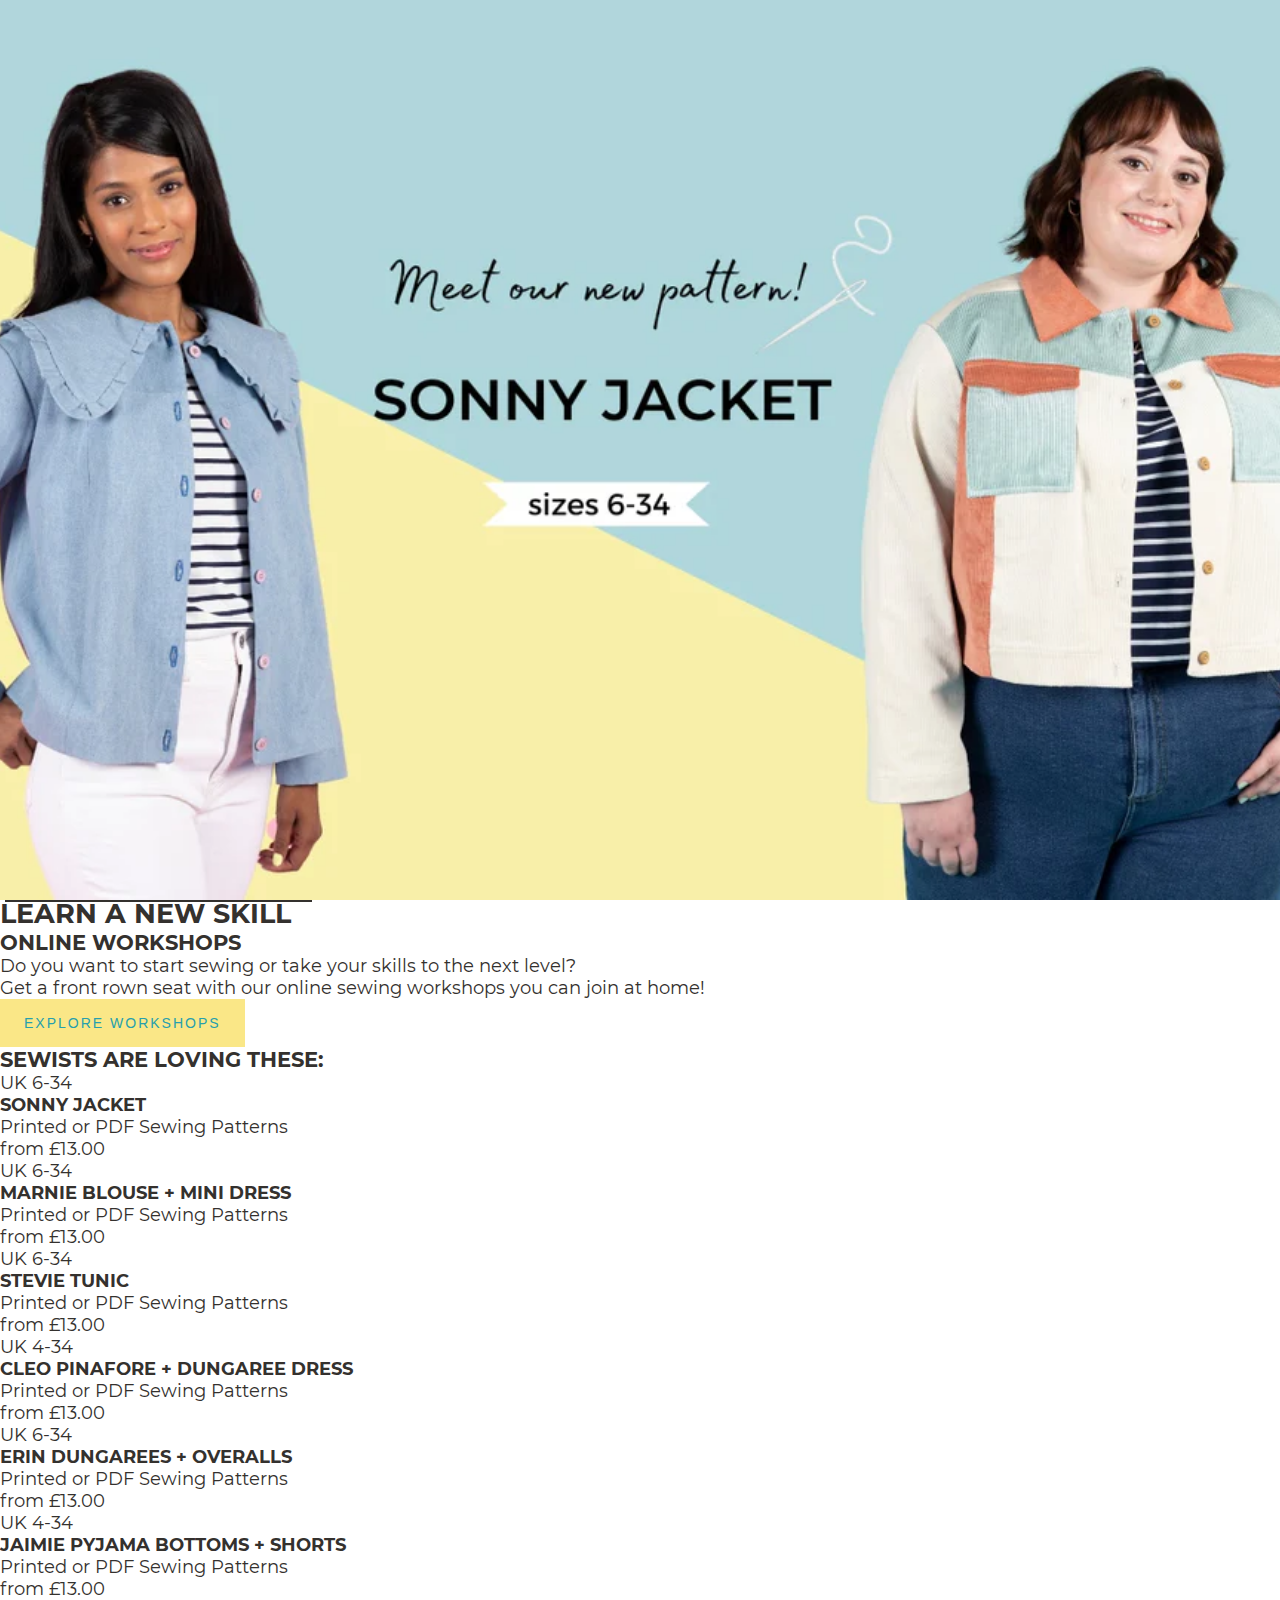
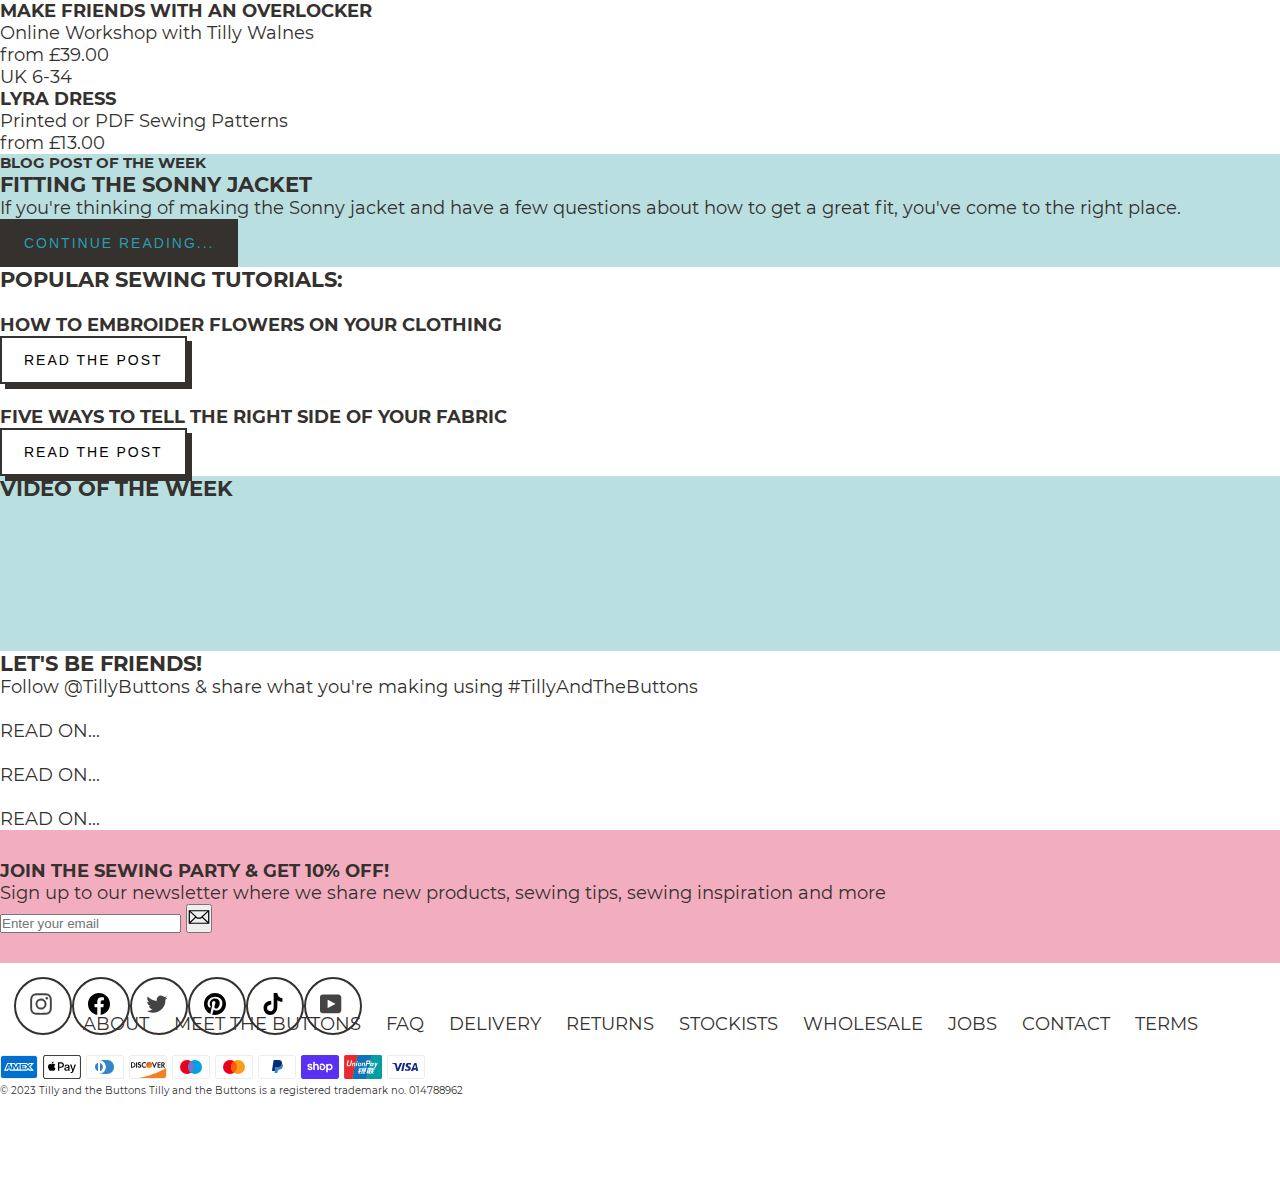
==== commit 49155d23: "tea commit" ====
--- a/index.html
+++ b/index.html
@@ -282,6 +282,21 @@
         </p>
         <button class="black-button">CONTINUE READING...</button>
       </section>
+      <section class="section sewing-tutorials">
+        <h3>POPULAR SEWING TUTORIALS:</h3>
+        <div class="blog-feature">
+          <img src="" alt="" />
+          <h4 class="blog-post">HOW TO EMBROIDER FLOWERS ON YOUR CLOTHING</h4>
+          <button class="button-with-shaddow">READ THE POST</button>
+        </div>
+        <div class="blog-feature">
+          <img src="" alt="" />
+          <h4 class="blog-post">
+            FIVE WAYS TO TELL THE RIGHT SIDE OF YOUR FABRIC
+          </h4>
+          <button class="button-with-shaddow">READ THE POST</button>
+        </div>
+      </section>
       <section class="section video-feature">
         <h3>VIDEO OF THE WEEK</h3>
         <video src=""></video>
@@ -314,7 +329,8 @@
           sewing inspiration and more
         </p>
         <div class="newsletter-button">
-          <input
+          <div class="newsletter-input-button">
+            <input
             type="email"
             value=""
             placeholder="Enter your email"
@@ -328,12 +344,24 @@
             name="commit"
             title="Subscribe"
           >
-            <svg class="icon icon-email" viewBox="0 0 64 64">
-              <path
-                d="M63 52H1V12h62zM1 12l25.68 24h9.72L63 12M21.82 31.68L1.56 51.16m60.78.78L41.27 31.68"
-              ></path>
-            </svg>
+          <svg version="1.1" height="22px" xmlns="http://www.w3.org/2000/svg" xmlns:xlink="http://www.w3.org/1999/xlink" x="0px" y="0px"
+          viewBox="0 0 64 64" style="enable-background:new 0 0 64 64;" xml:space="preserve">
+       <g id="Layer_1">
+       </g>
+       <g id="Layer_2">
+         <g>
+           <path d="M58.5,15.6v32.8H5.5V15.6H58.5 M62,12.2H2v39.7h60V12.2L62,12.2z"/>
+           <polygon points="37.4,36.8 26.4,36.8 3.3,15.6 5.6,13.1 27.7,33.4 36.1,33.4 58.4,13.1 60.7,15.6 		"/>
+           <rect x="48.4" y="27.5" transform="matrix(0.6904 -0.7235 0.7235 0.6904 -13.795 48.8221)" width="3.5" height="26.1"/>
+           <rect x="0.8" y="38.8" transform="matrix(0.7203 -0.6937 0.6937 0.7203 -24.2649 20.8763)" width="26" height="3.5"/>
+         </g>
+       </g>
+       </svg>
+       
           </button>
+          </div>
+          <div class="line"></div>
+
         </div>
       </section>
     </div>
--- a/styles.css
+++ b/styles.css
@@ -52,7 +52,7 @@
   margin-bottom: 20px;
 }
 
-nav header {
+nav {
   display: flex;
   justify-content: center;
   margin-bottom: 20px;
@@ -62,13 +62,6 @@
 nav a {
   text-decoration: none;
   color: #34312e;
-}
-
-.footer-menu footer {
-  display: flex;
-  justify-content: center;
-  margin-bottom: 20px;
-  gap: 25px;
 }
 
 ol,
@@ -133,12 +126,61 @@
   text-align: center;
   vertical-align: middle;
   margin: 0;
-  width: auto;
-  background-color: var(--colorBody);
+  width: -moz-fit-content;
+  width: fit-content;
+  background-color: #ffffff;
   padding: 11px 20px 11px 20px;
   letter-spacing: 0.2rem;
   min-width: 90px;
-  border: 2px solid;
+  border: 2px solid #34312e;
+  min-width: 90px;
+  font-size: 14px;
+  padding-bottom: 14px;
+  padding-left: 22px;
+  padding-right: 22px;
+  padding-top: 14px;
+}
+
+.black-button {
+  color: #279fad;
+  margin-bottom: 5px;
+  text-align: center;
+  vertical-align: middle;
+  margin: 0;
+  width: -moz-fit-content;
+  width: fit-content;
+  background-color: #34312e;
+  padding: 11px 20px 11px 20px;
+  letter-spacing: 0.2rem;
+  min-width: 90px;
+  border: 2px solid #34312e;
+  min-width: 90px;
+  font-size: 14px;
+  padding-bottom: 14px;
+  padding-left: 22px;
+  padding-right: 22px;
+  padding-top: 14px;
+}
+
+.yellow-button {
+  color: #279fad;
+  margin-bottom: 5px;
+  text-align: center;
+  vertical-align: middle;
+  margin: 0;
+  width: -moz-fit-content;
+  width: fit-content;
+  background-color: #fae787;
+  padding: 11px 20px 11px 20px;
+  letter-spacing: 0.2rem;
+  min-width: 90px;
+  border: 2px solid #fae787;
+  min-width: 90px;
+  font-size: 14px;
+  padding-bottom: 14px;
+  padding-left: 22px;
+  padding-right: 22px;
+  padding-top: 14px;
 }
 
 .disclaimer {
@@ -181,4 +223,32 @@
 
 .footer-spacing {
   height: 100px;
+}
+
+.banner-blog,
+.video-feature {
+  background-color: #b9dfe0;
+  display: flex;
+  flex-direction: column;
+  justify-content: center;
+}
+
+.newsletter-button {
+  display: flex;
+}
+
+.line {
+  background-color: #34312e;
+  height: 3px;
+  width: auto;
+  margin-bottom: 3px;
+}
+
+.newsletter-banner {
+  background-color: #f2adbf;
+  display: flex;
+  flex-direction: column;
+  justify-content: center;
+  padding-top: 30px;
+  padding-bottom: 30px;
 }/*# sourceMappingURL=styles.css.map */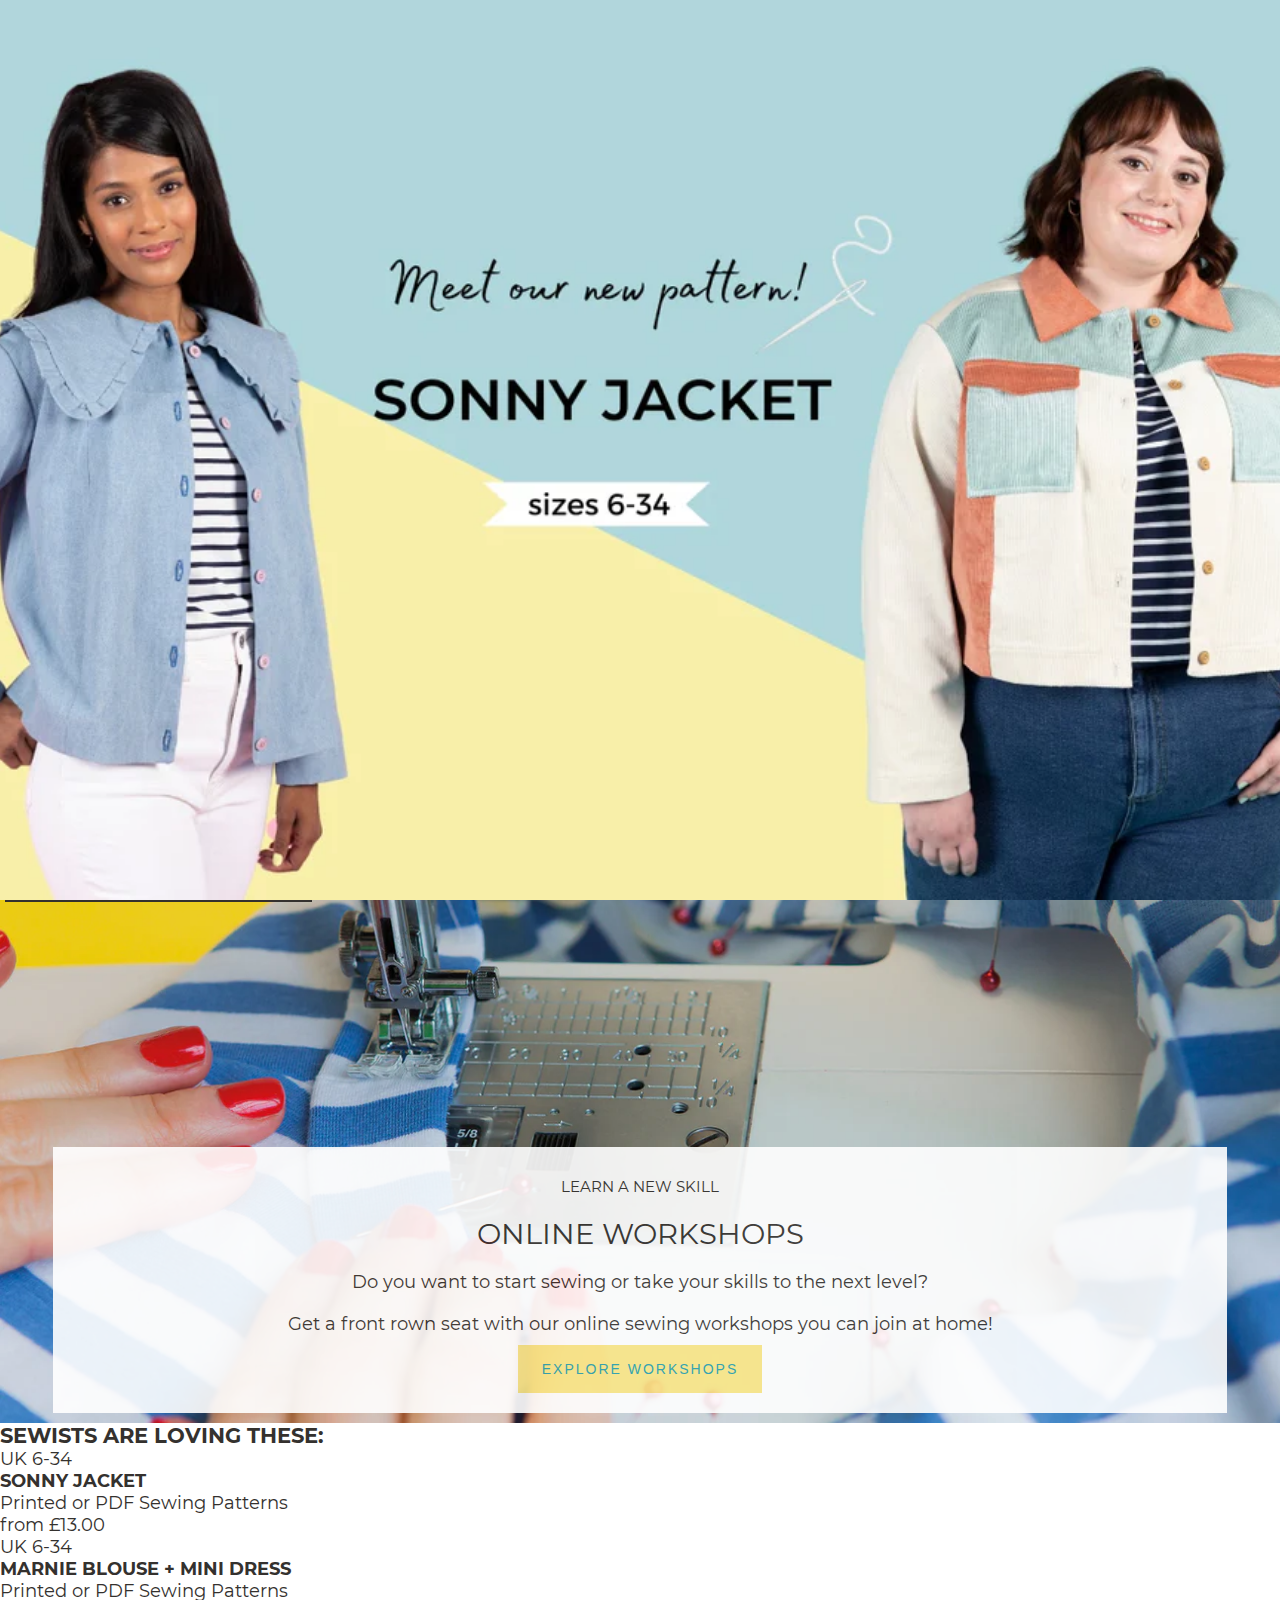
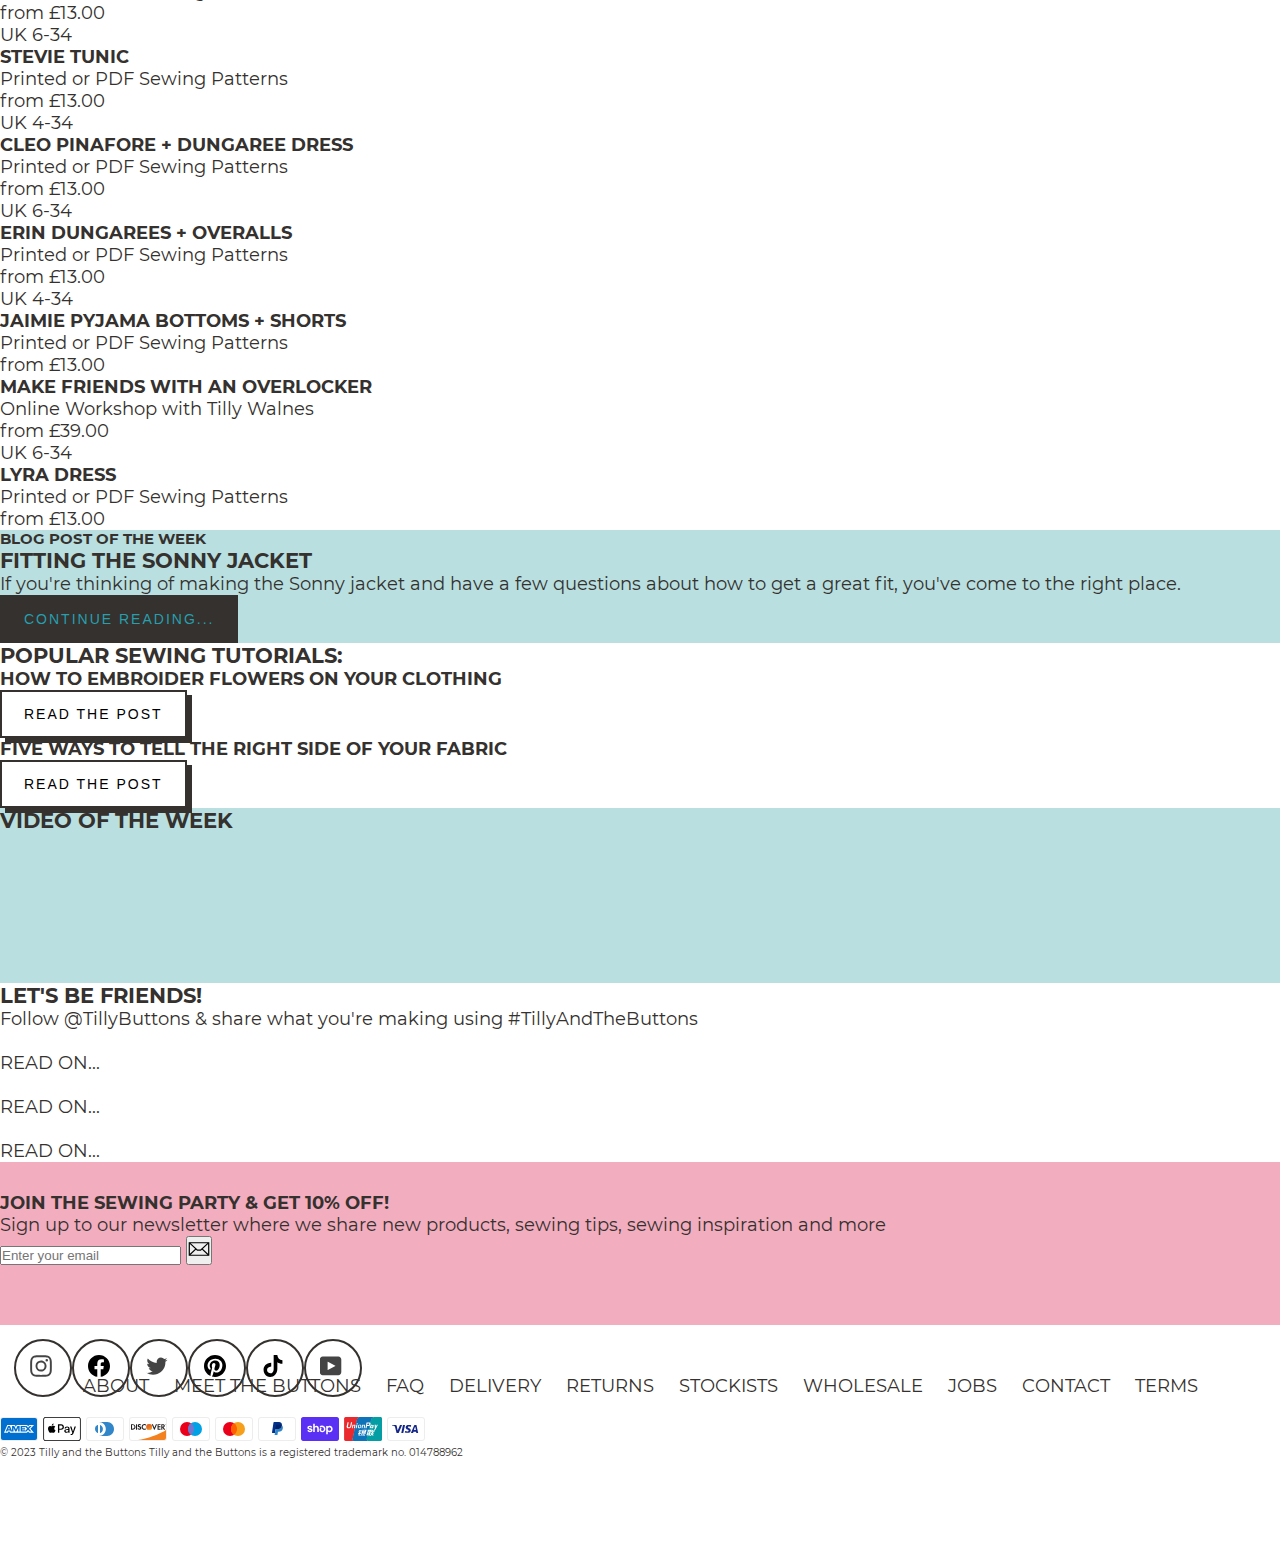
==== commit 37fdd6ae: "tea commit" ====
--- a/index.html
+++ b/index.html
@@ -187,8 +187,8 @@
       </section>
       <section class="banner-workshop">
         <div class="text-container-workshop">
-          <h2>LEARN A NEW SKILL</h2>
-          <h3>ONLINE WORKSHOPS</h3>
+          <h3>LEARN A NEW SKILL</h3>
+          <h2>ONLINE WORKSHOPS</h2>
           <p>
             Do you want to start sewing or take your skills to the next level?
           </p>
@@ -273,7 +273,7 @@
         </div>
       </section>
       <section class="banner-blog">
-        <img src="" alt="" srcset="" />
+        <div class="section-image image-blog"></div>
         <h5>BLOG POST OF THE WEEK</h5>
         <h3>FITTING THE SONNY JACKET</h3>
         <p class="paper-pdf">
@@ -285,12 +285,12 @@
       <section class="section sewing-tutorials">
         <h3>POPULAR SEWING TUTORIALS:</h3>
         <div class="blog-feature">
-          <img src="" alt="" />
+          <div class="section-image image-embroidery"></div>
           <h4 class="blog-post">HOW TO EMBROIDER FLOWERS ON YOUR CLOTHING</h4>
           <button class="button-with-shaddow">READ THE POST</button>
         </div>
         <div class="blog-feature">
-          <img src="" alt="" />
+          <div class="section-image image-five"></div>
           <h4 class="blog-post">
             FIVE WAYS TO TELL THE RIGHT SIDE OF YOUR FABRIC
           </h4>
--- a/styles.css
+++ b/styles.css
@@ -43,6 +43,7 @@
 
 body {
   font-size: 1.8rem;
+  font-weight: 400;
 }
 
 header .header-image {
@@ -118,6 +119,10 @@
     background-size: cover;
   }
 }
+button {
+  margin-bottom: 30px;
+}
+
 .button-with-shaddow:not(.newsletter-form) {
   box-shadow: 5px 5px #34312e;
   box-shadow: 5px 5px 0 0 #34312e;
@@ -219,6 +224,8 @@
 .icon-tiktok,
 .icon-youtube {
   padding: 14px;
+  background-position-x: 50%;
+  background-position-y: 50%;
 }
 
 .footer-spacing {
@@ -251,4 +258,42 @@
   justify-content: center;
   padding-top: 30px;
   padding-bottom: 30px;
+}
+
+.banner-workshop {
+  background-image: url(./images/Website_Banner_2_online-workshop1296x.webp);
+  background-size: cover;
+  background-position: center;
+  background-color: #f2adbf;
+  padding-top: 250px;
+  display: flex;
+  flex-direction: column;
+  align-items: center;
+  padding-bottom: 10px;
+  padding-left: 10px;
+  padding-right: 10px;
+}
+
+.text-container-workshop {
+  background-color: #ffffff;
+  opacity: 0.9;
+  width: 90%;
+  display: flex;
+  flex-direction: column;
+  align-items: center;
+  padding: 20px;
+}
+.text-container-workshop h2,
+.text-container-workshop h3,
+.text-container-workshop p {
+  margin-top: 10px;
+  margin-bottom: 10px;
+}
+.text-container-workshop h2 {
+  font-size: 2.9rem;
+  font-weight: 400;
+}
+.text-container-workshop h3 {
+  font-weight: 400;
+  font-size: 1.5rem;
 }/*# sourceMappingURL=styles.css.map */